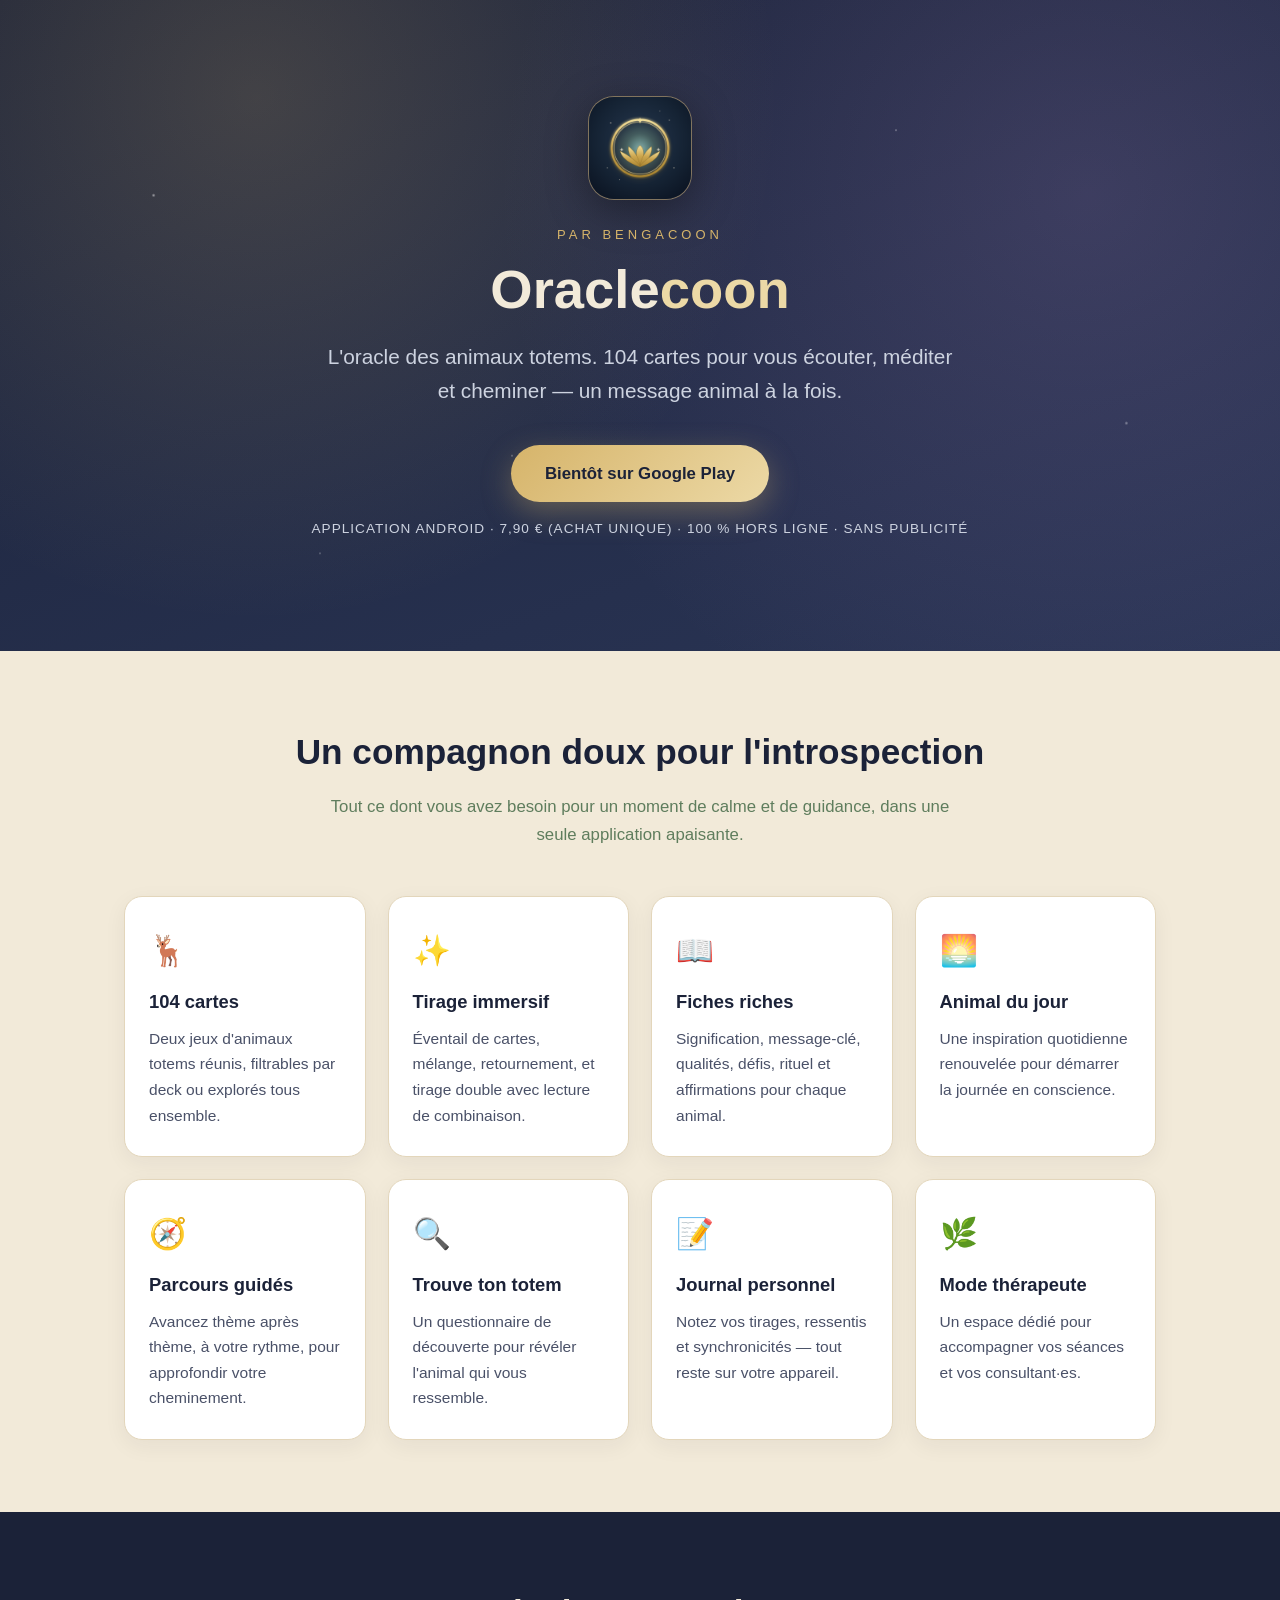
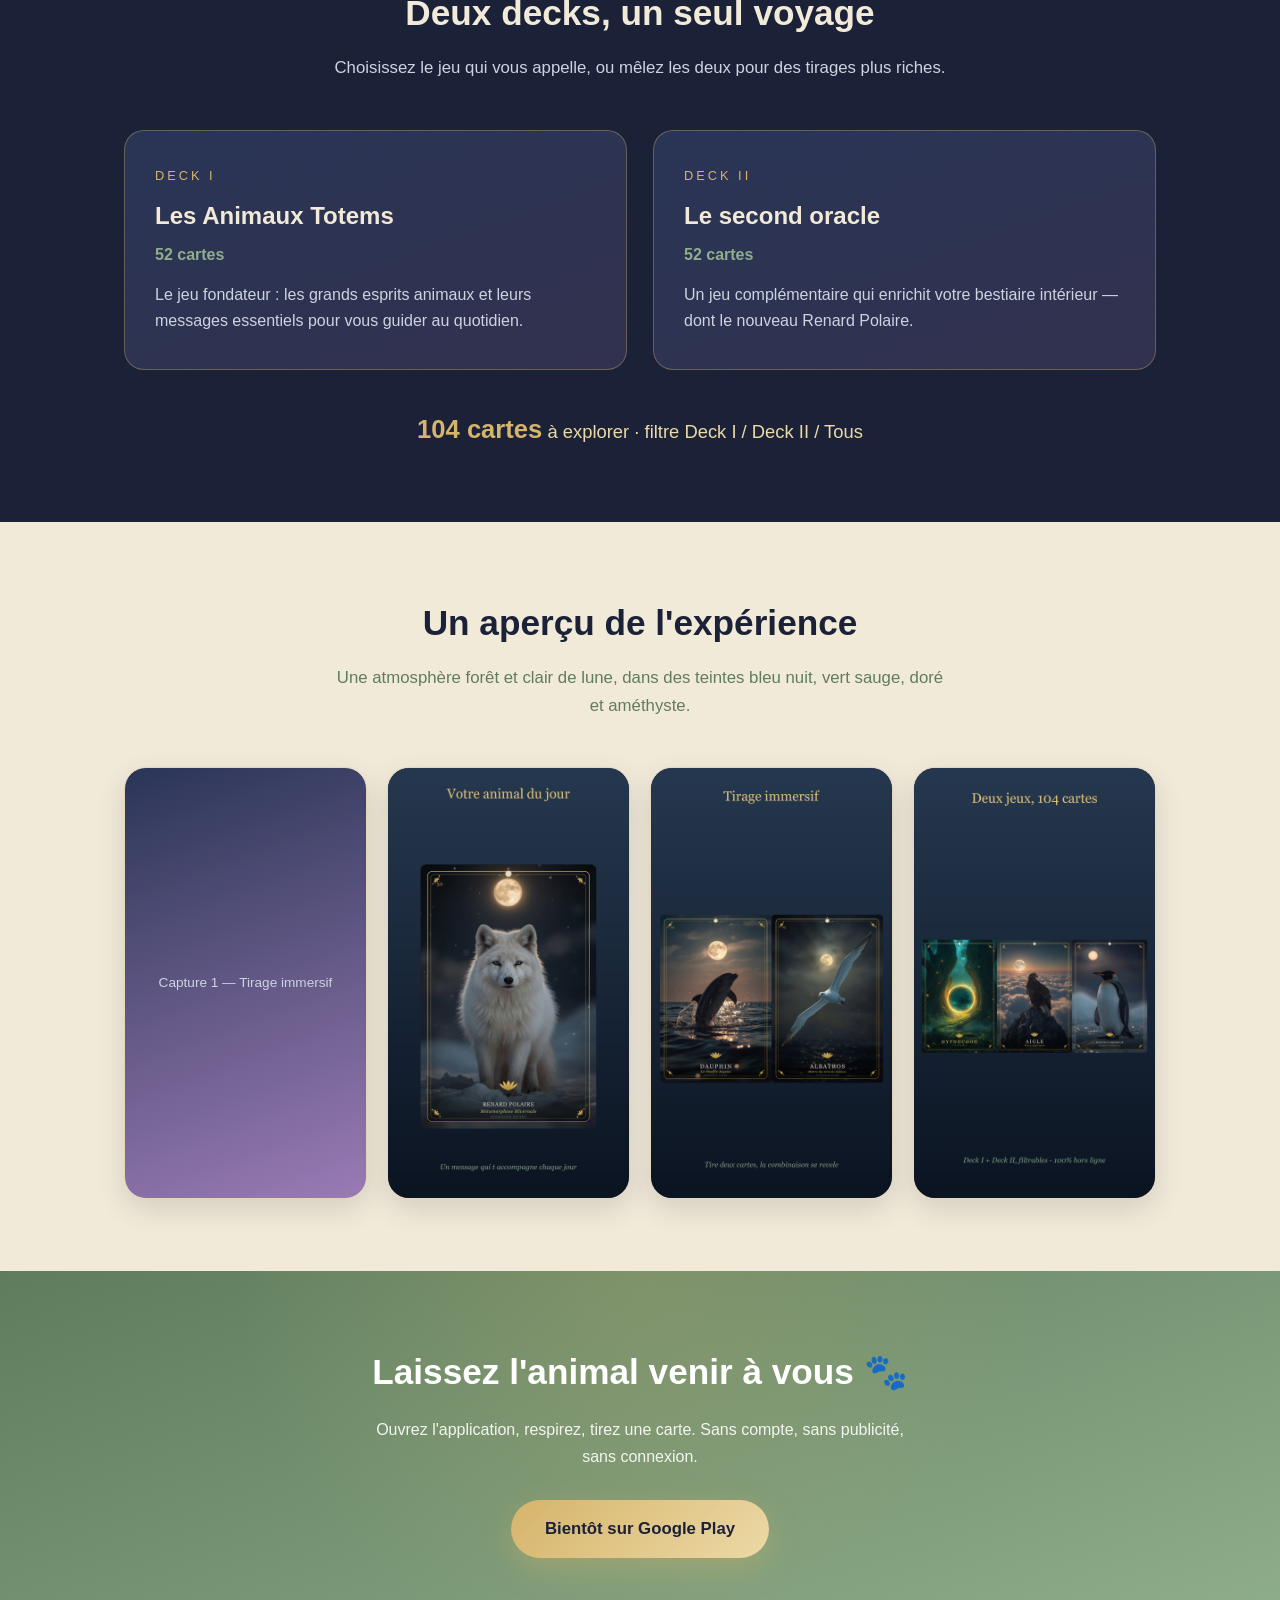
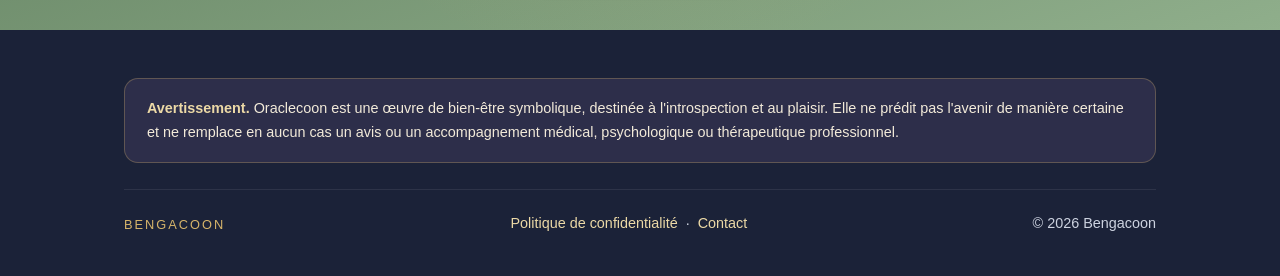
==== index.html @ 211ada96 "Oraclecoon — page de présentation + manifestes de mise à jour" ====
<!DOCTYPE html>
<html lang="fr">
<head>
<meta charset="UTF-8" />
<meta name="viewport" content="width=device-width, initial-scale=1.0" />
<title>Oraclecoon — Oracle d'animaux totems, par Bengacoon</title>
<meta name="description" content="Oraclecoon : un oracle de 104 animaux totems pour l'introspection, la méditation et le bien-être. 100 % hors ligne, sans compte, sans publicité." />
<style>
  :root {
    --nuit: #1b2238;          /* bleu nuit */
    --nuit-clair: #2a3556;
    --sauge: #8fae8b;         /* vert sauge */
    --sauge-fonce: #5f7d5d;
    --dore: #d6b46a;          /* doré */
    --dore-clair: #ecd9a6;
    --amethyste: #9a7bb5;     /* améthyste */
    --sable: #f2ead9;         /* sable */
    --sable-fonce: #e3d6bb;
    --texte-clair: #f2ead9;
    --texte-doux: #cdd3e0;
  }

  * { box-sizing: border-box; margin: 0; padding: 0; }

  html { scroll-behavior: smooth; }

  body {
    font-family: -apple-system, BlinkMacSystemFont, "Segoe UI", Roboto, "Helvetica Neue", Arial, sans-serif;
    color: var(--nuit);
    background: var(--sable);
    line-height: 1.65;
    -webkit-font-smoothing: antialiased;
  }

  a { color: inherit; }

  .container {
    width: 100%;
    max-width: 1080px;
    margin: 0 auto;
    padding: 0 24px;
  }

  /* ---------- HERO ---------- */
  .hero {
    background:
      radial-gradient(circle at 20% 15%, rgba(214,180,106,0.20), transparent 45%),
      radial-gradient(circle at 85% 30%, rgba(154,123,181,0.22), transparent 50%),
      linear-gradient(160deg, var(--nuit) 0%, var(--nuit-clair) 100%);
    color: var(--texte-clair);
    text-align: center;
    padding: 96px 0 110px;
    position: relative;
    overflow: hidden;
  }

  .hero::after {
    content: "";
    position: absolute;
    inset: 0;
    background-image:
      radial-gradient(2px 2px at 12% 30%, rgba(255,255,255,0.5), transparent),
      radial-gradient(1.5px 1.5px at 70% 20%, rgba(255,255,255,0.4), transparent),
      radial-gradient(1.5px 1.5px at 40% 70%, rgba(255,255,255,0.35), transparent),
      radial-gradient(2px 2px at 88% 65%, rgba(255,255,255,0.4), transparent),
      radial-gradient(1.5px 1.5px at 25% 85%, rgba(255,255,255,0.3), transparent);
    pointer-events: none;
  }

  .hero .container { position: relative; z-index: 1; }

  .hero-icon {
    width: 104px;
    height: 104px;
    border-radius: 26px;
    margin: 0 auto 24px;
    display: block;
    background: rgba(242,234,217,0.08);
    border: 1px solid rgba(214,180,106,0.45);
    box-shadow: 0 10px 40px rgba(0,0,0,0.35);
    object-fit: cover;
  }

  .hero .brand {
    text-transform: uppercase;
    letter-spacing: 4px;
    font-size: 13px;
    color: var(--dore);
    margin-bottom: 14px;
  }

  .hero h1 {
    font-size: clamp(2.1rem, 5vw, 3.4rem);
    line-height: 1.15;
    font-weight: 700;
    margin-bottom: 18px;
  }

  .hero h1 .accent { color: var(--dore-clair); }

  .hero p.lede {
    font-size: clamp(1.05rem, 2.4vw, 1.3rem);
    color: var(--texte-doux);
    max-width: 640px;
    margin: 0 auto 36px;
  }

  .btn {
    display: inline-block;
    background: linear-gradient(135deg, var(--dore) 0%, var(--dore-clair) 100%);
    color: var(--nuit);
    font-weight: 700;
    text-decoration: none;
    padding: 15px 34px;
    border-radius: 40px;
    font-size: 1.05rem;
    box-shadow: 0 10px 30px rgba(214,180,106,0.35);
    transition: transform .15s ease, box-shadow .15s ease;
  }
  .btn:hover { transform: translateY(-2px); box-shadow: 0 14px 38px rgba(214,180,106,0.5); }

  .hero .soon {
    display: block;
    margin-top: 16px;
    font-size: 0.85rem;
    letter-spacing: 1px;
    color: var(--texte-doux);
    text-transform: uppercase;
  }

  /* ---------- SECTIONS ---------- */
  section { padding: 72px 0; }

  .section-title {
    text-align: center;
    font-size: clamp(1.6rem, 3.5vw, 2.2rem);
    color: var(--nuit);
    margin-bottom: 12px;
  }
  .section-sub {
    text-align: center;
    color: var(--sauge-fonce);
    max-width: 620px;
    margin: 0 auto 48px;
    font-size: 1.05rem;
  }

  /* ---------- FONCTIONNALITÉS ---------- */
  .features {
    display: grid;
    grid-template-columns: repeat(auto-fit, minmax(240px, 1fr));
    gap: 22px;
  }
  .feature-card {
    background: #fff;
    border: 1px solid var(--sable-fonce);
    border-radius: 18px;
    padding: 28px 24px;
    box-shadow: 0 6px 22px rgba(27,34,56,0.06);
    transition: transform .15s ease, box-shadow .15s ease;
  }
  .feature-card:hover { transform: translateY(-4px); box-shadow: 0 12px 30px rgba(27,34,56,0.12); }
  .feature-card .emoji { font-size: 1.9rem; display: block; margin-bottom: 12px; }
  .feature-card h3 { font-size: 1.15rem; color: var(--nuit); margin-bottom: 8px; }
  .feature-card p { color: #4a5168; font-size: 0.97rem; }

  /* ---------- DECKS ---------- */
  .decks { background: var(--nuit); color: var(--texte-clair); }
  .decks .section-title { color: var(--texte-clair); }
  .decks .section-sub { color: var(--texte-doux); }

  .deck-grid {
    display: grid;
    grid-template-columns: repeat(auto-fit, minmax(280px, 1fr));
    gap: 26px;
  }
  .deck-card {
    background: linear-gradient(160deg, var(--nuit-clair), rgba(154,123,181,0.18));
    border: 1px solid rgba(214,180,106,0.35);
    border-radius: 20px;
    padding: 34px 30px;
  }
  .deck-card .num {
    font-size: 0.8rem;
    letter-spacing: 3px;
    text-transform: uppercase;
    color: var(--dore);
    margin-bottom: 10px;
  }
  .deck-card h3 { font-size: 1.5rem; margin-bottom: 6px; }
  .deck-card .count { color: var(--sauge); font-weight: 700; margin-bottom: 14px; display: block; }
  .deck-card p { color: var(--texte-doux); }

  .deck-total {
    text-align: center;
    margin-top: 38px;
    font-size: 1.15rem;
    color: var(--dore-clair);
  }
  .deck-total strong { font-size: 1.6rem; color: var(--dore); }

  /* ---------- CAPTURES ---------- */
  .shots {
    display: grid;
    grid-template-columns: repeat(auto-fit, minmax(180px, 1fr));
    gap: 20px;
  }
  .shot {
    aspect-ratio: 9 / 16;
    border-radius: 22px;
    overflow: hidden;
    background: linear-gradient(160deg, var(--nuit-clair), var(--amethyste));
    border: 1px solid var(--sable-fonce);
    box-shadow: 0 10px 28px rgba(27,34,56,0.14);
    display: flex;
    align-items: center;
    justify-content: center;
    color: var(--texte-doux);
    font-size: 0.85rem;
    text-align: center;
  }
  .shot img { width: 100%; height: 100%; object-fit: cover; display: block; }

  /* ---------- CTA bas ---------- */
  .cta-final {
    background:
      radial-gradient(circle at 50% 0%, rgba(214,180,106,0.18), transparent 55%),
      linear-gradient(160deg, var(--sauge-fonce), var(--sauge));
    color: #fff;
    text-align: center;
  }
  .cta-final h2 { font-size: clamp(1.6rem, 4vw, 2.2rem); margin-bottom: 16px; }
  .cta-final p { max-width: 560px; margin: 0 auto 30px; color: #f2f6ef; }

  /* ---------- FOOTER ---------- */
  footer {
    background: var(--nuit);
    color: var(--texte-doux);
    padding: 48px 0 40px;
    font-size: 0.9rem;
  }
  footer .disclaimer {
    background: rgba(154,123,181,0.14);
    border: 1px solid rgba(214,180,106,0.3);
    border-radius: 14px;
    padding: 18px 22px;
    margin-bottom: 26px;
    color: var(--texte-clair);
  }
  footer .disclaimer strong { color: var(--dore-clair); }
  footer .foot-bottom {
    display: flex;
    flex-wrap: wrap;
    gap: 10px 24px;
    justify-content: space-between;
    align-items: center;
    border-top: 1px solid rgba(255,255,255,0.08);
    padding-top: 22px;
  }
  footer a { color: var(--dore-clair); text-decoration: none; }
  footer a:hover { text-decoration: underline; }
  footer .brand-foot { color: var(--dore); letter-spacing: 2px; text-transform: uppercase; font-size: 0.8rem; }
</style>
</head>
<body>

  <!-- HERO -->
  <header class="hero">
    <div class="container">
      <!-- Remplacer src par l'icône de l'app (512x512) -->
      <img class="hero-icon" src="assets/icone-512.png" alt="Icône Oraclecoon" />
      <p class="brand">par Bengacoon</p>
      <h1>Oracle<span class="accent">coon</span></h1>
      <p class="lede">L'oracle des animaux totems. 104 cartes pour vous écouter, méditer et cheminer — un message animal à la fois.</p>
      <a class="btn" href="#" aria-label="Télécharger sur Google Play">Bientôt sur Google&nbsp;Play</a>
      <span class="soon">Application Android · 7,90 € (achat unique) · 100 % hors ligne · sans publicité</span>
    </div>
  </header>

  <!-- FONCTIONNALITÉS -->
  <section id="fonctionnalites">
    <div class="container">
      <h2 class="section-title">Un compagnon doux pour l'introspection</h2>
      <p class="section-sub">Tout ce dont vous avez besoin pour un moment de calme et de guidance, dans une seule application apaisante.</p>
      <div class="features">
        <div class="feature-card">
          <span class="emoji">🦌</span>
          <h3>104 cartes</h3>
          <p>Deux jeux d'animaux totems réunis, filtrables par deck ou explorés tous ensemble.</p>
        </div>
        <div class="feature-card">
          <span class="emoji">✨</span>
          <h3>Tirage immersif</h3>
          <p>Éventail de cartes, mélange, retournement, et tirage double avec lecture de combinaison.</p>
        </div>
        <div class="feature-card">
          <span class="emoji">📖</span>
          <h3>Fiches riches</h3>
          <p>Signification, message-clé, qualités, défis, rituel et affirmations pour chaque animal.</p>
        </div>
        <div class="feature-card">
          <span class="emoji">🌅</span>
          <h3>Animal du jour</h3>
          <p>Une inspiration quotidienne renouvelée pour démarrer la journée en conscience.</p>
        </div>
        <div class="feature-card">
          <span class="emoji">🧭</span>
          <h3>Parcours guidés</h3>
          <p>Avancez thème après thème, à votre rythme, pour approfondir votre cheminement.</p>
        </div>
        <div class="feature-card">
          <span class="emoji">🔍</span>
          <h3>Trouve ton totem</h3>
          <p>Un questionnaire de découverte pour révéler l'animal qui vous ressemble.</p>
        </div>
        <div class="feature-card">
          <span class="emoji">📝</span>
          <h3>Journal personnel</h3>
          <p>Notez vos tirages, ressentis et synchronicités — tout reste sur votre appareil.</p>
        </div>
        <div class="feature-card">
          <span class="emoji">🌿</span>
          <h3>Mode thérapeute</h3>
          <p>Un espace dédié pour accompagner vos séances et vos consultant·es.</p>
        </div>
      </div>
    </div>
  </section>

  <!-- LES DEUX DECKS -->
  <section class="decks" id="decks">
    <div class="container">
      <h2 class="section-title">Deux decks, un seul voyage</h2>
      <p class="section-sub">Choisissez le jeu qui vous appelle, ou mêlez les deux pour des tirages plus riches.</p>
      <div class="deck-grid">
        <div class="deck-card">
          <p class="num">Deck I</p>
          <h3>Les Animaux Totems</h3>
          <span class="count">52 cartes</span>
          <p>Le jeu fondateur : les grands esprits animaux et leurs messages essentiels pour vous guider au quotidien.</p>
        </div>
        <div class="deck-card">
          <p class="num">Deck II</p>
          <h3>Le second oracle</h3>
          <span class="count">52 cartes</span>
          <p>Un jeu complémentaire qui enrichit votre bestiaire intérieur — dont le nouveau Renard Polaire.</p>
        </div>
      </div>
      <p class="deck-total"><strong>104 cartes</strong> à explorer · filtre Deck&nbsp;I / Deck&nbsp;II / Tous</p>
    </div>
  </section>

  <!-- CAPTURES -->
  <section id="apercu">
    <div class="container">
      <h2 class="section-title">Un aperçu de l'expérience</h2>
      <p class="section-sub">Une atmosphère forêt et clair de lune, dans des teintes bleu nuit, vert sauge, doré et améthyste.</p>
      <div class="shots">
        <!-- Remplacer chaque src par une capture d'écran (ex. 1080x1920) -->
        <div class="shot"><img src="assets/capture-1.png" alt="Tirage immersif" onerror="this.style.display='none';this.parentNode.append('Capture 1 — Tirage immersif')" /></div>
        <div class="shot"><img src="assets/capture-2.png" alt="Fiche animal" onerror="this.style.display='none';this.parentNode.append('Capture 2 — Fiche animal')" /></div>
        <div class="shot"><img src="assets/capture-3.png" alt="Bibliothèque et filtres" onerror="this.style.display='none';this.parentNode.append('Capture 3 — Bibliothèque')" /></div>
        <div class="shot"><img src="assets/capture-4.png" alt="Animal du jour" onerror="this.style.display='none';this.parentNode.append('Capture 4 — Animal du jour')" /></div>
      </div>
    </div>
  </section>

  <!-- CTA FINAL -->
  <section class="cta-final">
    <div class="container">
      <h2>Laissez l'animal venir à vous 🐾</h2>
      <p>Ouvrez l'application, respirez, tirez une carte. Sans compte, sans publicité, sans connexion.</p>
      <a class="btn" href="#">Bientôt sur Google&nbsp;Play</a>
    </div>
  </section>

  <!-- FOOTER -->
  <footer>
    <div class="container">
      <div class="disclaimer">
        <strong>Avertissement.</strong> Oraclecoon est une œuvre de bien-être symbolique, destinée à l'introspection et au plaisir. Elle ne prédit pas l'avenir de manière certaine et ne remplace en aucun cas un avis ou un accompagnement médical, psychologique ou thérapeutique professionnel.
      </div>
      <div class="foot-bottom">
        <span class="brand-foot">Bengacoon</span>
        <span>
          <a href="politique-confidentialite-FR.md">Politique de confidentialité</a>
          &nbsp;·&nbsp;
          <a href="mailto:jdviallat@gmail.com">Contact</a>
        </span>
        <span>© 2026 Bengacoon</span>
      </div>
    </div>
  </footer>

</body>
</html>
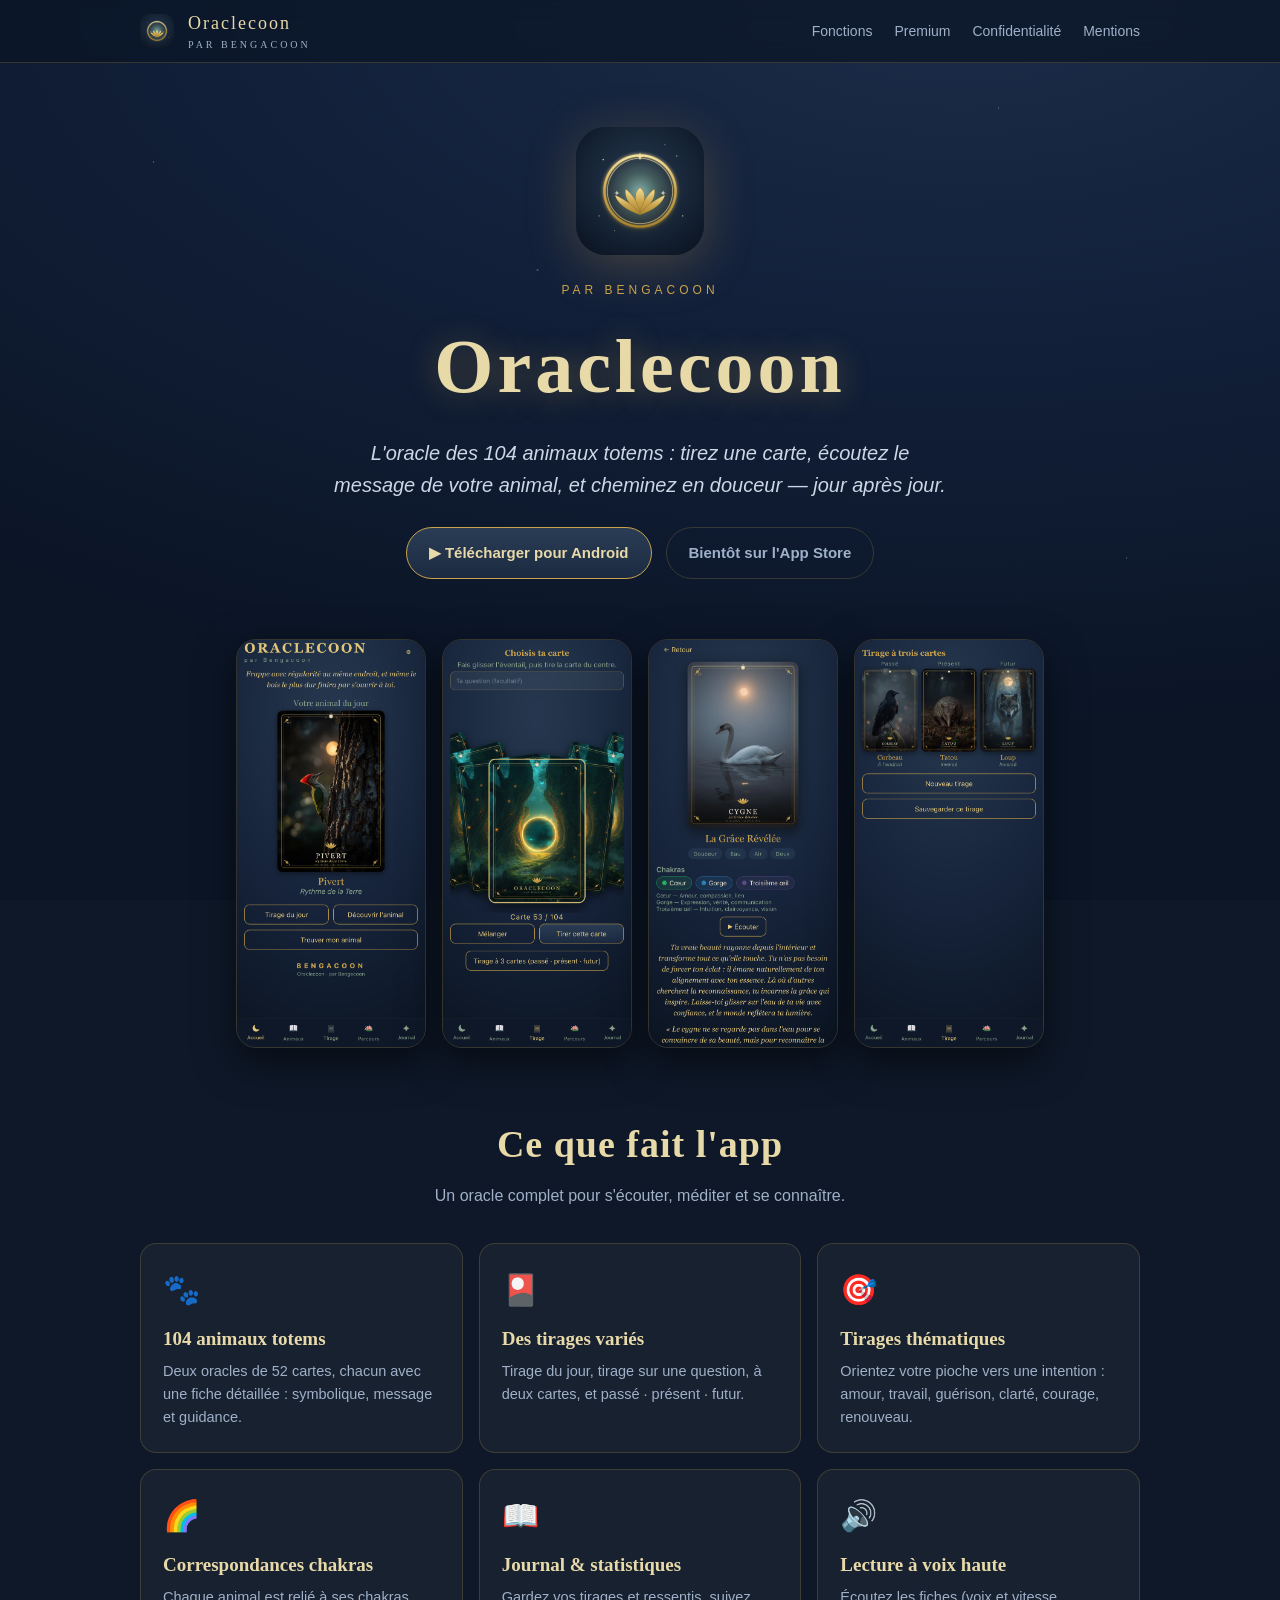
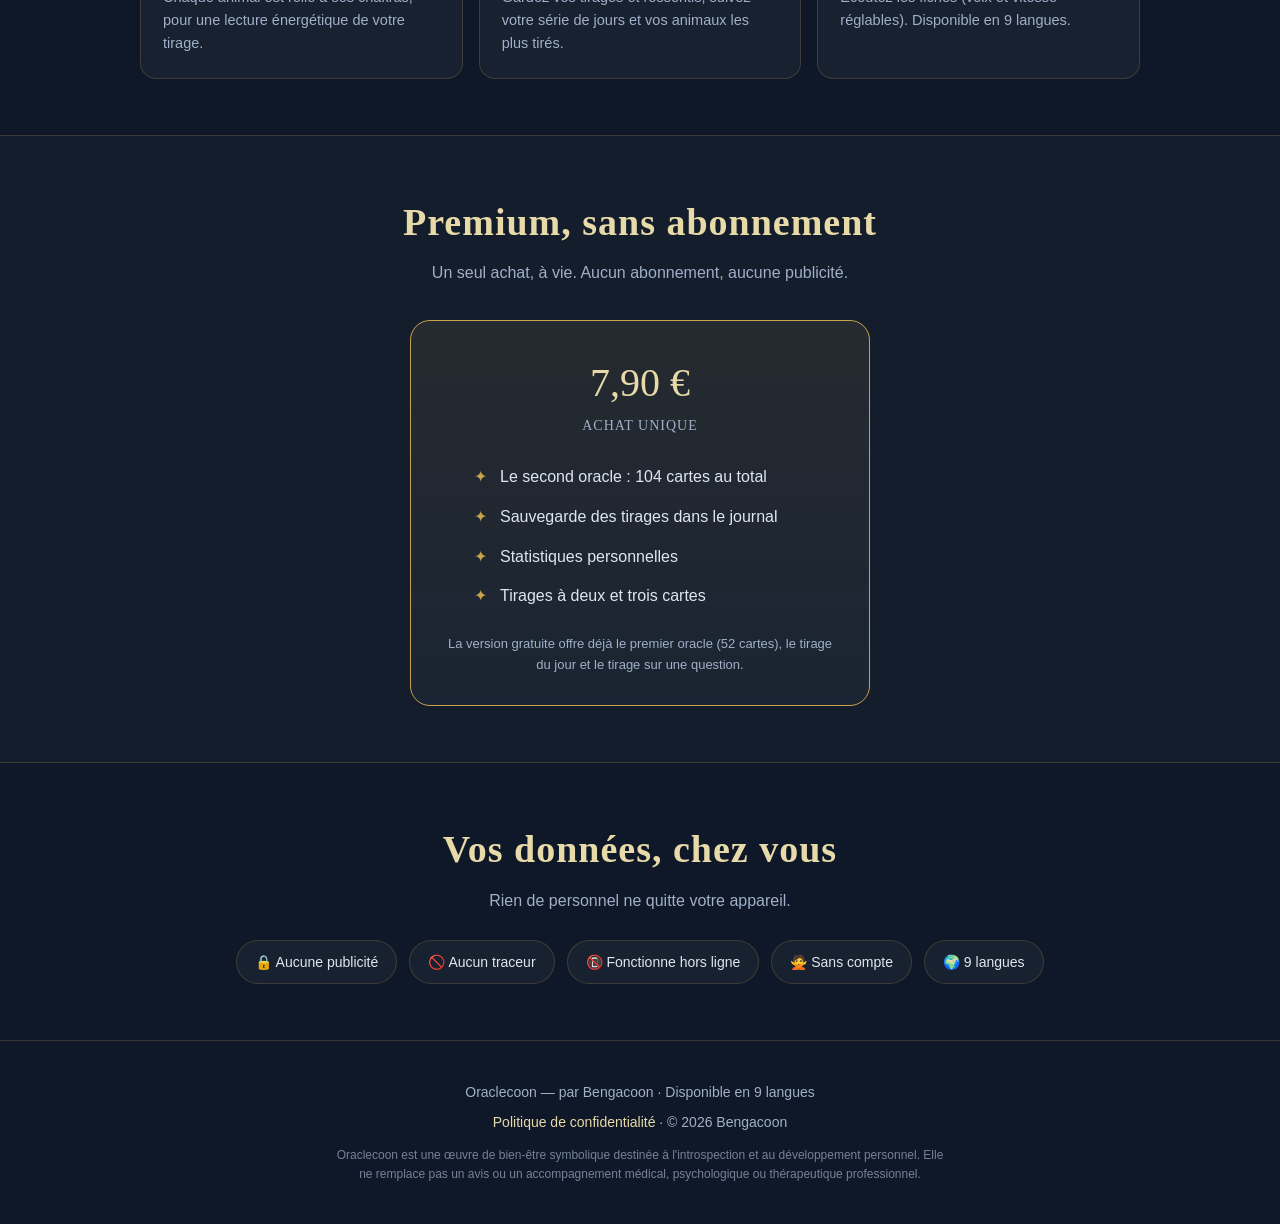
==== commit fdb72f47: "Refonte page promo (inspirée Flowercoon) : hero, captures, fonctions, premium, confidentialité Co-Au" ====
--- a/index.html
+++ b/index.html
@@ -3,394 +3,187 @@
 <head>
 <meta charset="UTF-8" />
 <meta name="viewport" content="width=device-width, initial-scale=1.0" />
-<title>Oraclecoon — Oracle d'animaux totems, par Bengacoon</title>
-<meta name="description" content="Oraclecoon : un oracle de 104 animaux totems pour l'introspection, la méditation et le bien-être. 100 % hors ligne, sans compte, sans publicité." />
+<title>Oraclecoon — L'oracle des 104 animaux totems, par Bengacoon</title>
+<meta name="description" content="Oraclecoon : un oracle de 104 animaux totems pour l'introspection et le bien-être. Tirages, chakras, journal, 9 langues. Sans publicité, données sur votre appareil." />
+<meta property="og:title" content="Oraclecoon — L'oracle des 104 animaux totems" />
+<meta property="og:description" content="Un jeu d'oracle original de 104 animaux totems. Tirages, chakras, journal, 9 langues." />
+<meta property="og:image" content="https://jdviallat.github.io/oraclecoon/assets/feature-1024x500.png" />
+<link rel="icon" href="assets/icone-512.png" />
 <style>
   :root {
-    --nuit: #1b2238;          /* bleu nuit */
-    --nuit-clair: #2a3556;
-    --sauge: #8fae8b;         /* vert sauge */
-    --sauge-fonce: #5f7d5d;
-    --dore: #d6b46a;          /* doré */
-    --dore-clair: #ecd9a6;
-    --amethyste: #9a7bb5;     /* améthyste */
-    --sable: #f2ead9;         /* sable */
-    --sable-fonce: #e3d6bb;
-    --texte-clair: #f2ead9;
-    --texte-doux: #cdd3e0;
+    --night: #0e1828;
+    --night-2: #14223a;
+    --panel: rgba(255,255,255,.04);
+    --gold: #c9a24b;
+    --gold-light: #e8d9a8;
+    --sage: #9fb0c8;
+    --line: rgba(201,162,75,.22);
   }
+  * { margin: 0; padding: 0; box-sizing: border-box; }
+  html { scroll-behavior: smooth; }
+  body {
+    font-family: -apple-system, BlinkMacSystemFont, "Segoe UI", Roboto, sans-serif;
+    color: #e8eaf2; background: var(--night); line-height: 1.6;
+    background-image:
+      radial-gradient(1px 1px at 12% 18%, rgba(255,255,255,.5), transparent),
+      radial-gradient(1px 1px at 78% 12%, rgba(255,255,255,.4), transparent),
+      radial-gradient(1.5px 1.5px at 42% 30%, rgba(255,255,255,.35), transparent),
+      radial-gradient(1px 1px at 88% 62%, rgba(255,255,255,.4), transparent),
+      radial-gradient(1px 1px at 22% 72%, rgba(255,255,255,.35), transparent),
+      radial-gradient(120% 80% at 75% 0%, #1c2b47 0%, #12203a 45%, #0b1526 100%);
+    background-attachment: fixed;
+  }
+  .serif { font-family: Georgia, "Times New Roman", serif; }
+  h2 { font-family: Georgia, serif; color: var(--gold-light); font-size: clamp(26px, 4vw, 38px); text-align: center; letter-spacing: 1px; }
+  .sub { color: var(--sage); text-align: center; margin: 8px auto 0; max-width: 560px; }
+  .wrap { max-width: 1040px; margin: 0 auto; padding: 0 20px; }
+  a { color: inherit; text-decoration: none; }
 
-  * { box-sizing: border-box; margin: 0; padding: 0; }
+  /* NAV */
+  nav {
+    position: sticky; top: 0; z-index: 20; backdrop-filter: blur(10px);
+    background: rgba(11,21,38,.72); border-bottom: 1px solid var(--line);
+  }
+  nav .wrap { display: flex; align-items: center; gap: 14px; height: 62px; }
+  nav img { width: 34px; height: 34px; border-radius: 9px; }
+  nav .brand { font-family: Georgia, serif; color: var(--gold-light); font-size: 18px; letter-spacing: 2px; }
+  nav .brand small { display: block; font-size: 10px; letter-spacing: 3px; color: var(--sage); text-transform: uppercase; }
+  nav .links { margin-left: auto; display: flex; gap: 22px; font-size: 14px; color: var(--sage); }
+  nav .links a:hover { color: var(--gold-light); }
+  @media (max-width: 640px) { nav .links { display: none; } }
 
-  html { scroll-behavior: smooth; }
+  /* HERO */
+  header { text-align: center; padding: 64px 20px 34px; }
+  header .logo { width: 128px; height: 128px; border-radius: 30px; box-shadow: 0 10px 50px rgba(201,162,75,.28); }
+  header .par { color: var(--gold); letter-spacing: 4px; text-transform: uppercase; font-size: 12px; margin-top: 18px; }
+  header h1 { font-family: Georgia, serif; color: var(--gold-light); font-size: clamp(44px, 9vw, 76px); letter-spacing: 4px; margin: 6px 0 10px; text-shadow: 0 2px 30px rgba(201,162,75,.35); }
+  header p.tag { color: #cdd6e6; font-size: clamp(16px, 2.4vw, 20px); max-width: 620px; margin: 0 auto; font-style: italic; }
+  .cta { display: flex; gap: 14px; justify-content: center; flex-wrap: wrap; margin-top: 26px; }
+  .btn { padding: 13px 22px; border-radius: 999px; font-size: 15px; font-weight: 600; border: 1px solid var(--gold); }
+  .btn.primary { background: linear-gradient(180deg, #2a3d55, #1b2a41); color: var(--gold-light); }
+  .btn.primary:hover { background: linear-gradient(180deg, #35496a, #22344f); }
+  .btn.ghost { color: var(--sage); border-color: var(--line); }
 
-  body {
-    font-family: -apple-system, BlinkMacSystemFont, "Segoe UI", Roboto, "Helvetica Neue", Arial, sans-serif;
-    color: var(--nuit);
-    background: var(--sable);
-    line-height: 1.65;
-    -webkit-font-smoothing: antialiased;
-  }
+  /* SCREENS */
+  .shots { display: flex; gap: 16px; justify-content: center; flex-wrap: wrap; padding: 26px 20px 10px; }
+  .shots img { width: 190px; border-radius: 20px; border: 1px solid var(--line); box-shadow: 0 14px 40px rgba(0,0,0,.5); }
+  @media (max-width: 640px) { .shots img { width: 140px; } }
 
-  a { color: inherit; }
+  section { padding: 56px 0; }
+  section.alt { background: rgba(255,255,255,.02); border-top: 1px solid var(--line); border-bottom: 1px solid var(--line); }
 
-  .container {
-    width: 100%;
-    max-width: 1080px;
-    margin: 0 auto;
-    padding: 0 24px;
-  }
+  /* FEATURES */
+  .grid { display: grid; grid-template-columns: repeat(3, 1fr); gap: 16px; margin-top: 34px; }
+  @media (max-width: 820px) { .grid { grid-template-columns: repeat(2, 1fr); } }
+  @media (max-width: 520px) { .grid { grid-template-columns: 1fr; } }
+  .card { background: var(--panel); border: 1px solid var(--line); border-radius: 16px; padding: 22px; }
+  .card .ico { font-size: 30px; }
+  .card h3 { font-family: Georgia, serif; color: var(--gold-light); font-size: 19px; margin: 10px 0 6px; }
+  .card p { color: var(--sage); font-size: 14.5px; }
 
-  /* ---------- HERO ---------- */
-  .hero {
-    background:
-      radial-gradient(circle at 20% 15%, rgba(214,180,106,0.20), transparent 45%),
-      radial-gradient(circle at 85% 30%, rgba(154,123,181,0.22), transparent 50%),
-      linear-gradient(160deg, var(--nuit) 0%, var(--nuit-clair) 100%);
-    color: var(--texte-clair);
-    text-align: center;
-    padding: 96px 0 110px;
-    position: relative;
-    overflow: hidden;
-  }
+  /* PREMIUM */
+  .price-box { max-width: 460px; margin: 34px auto 0; background: linear-gradient(180deg, rgba(201,162,75,.10), rgba(255,255,255,.03)); border: 1px solid var(--gold); border-radius: 20px; padding: 30px; text-align: center; }
+  .price-box .amount { font-family: Georgia, serif; color: var(--gold-light); font-size: 40px; }
+  .price-box .amount small { display: block; font-size: 14px; color: var(--sage); letter-spacing: 1px; text-transform: uppercase; }
+  .price-box ul { list-style: none; text-align: left; margin: 20px auto 0; max-width: 340px; }
+  .price-box li { padding: 7px 0 7px 30px; position: relative; color: #dfe6f2; }
+  .price-box li::before { content: "✦"; position: absolute; left: 4px; color: var(--gold); }
+  .price-box .free { color: var(--sage); font-size: 13px; margin-top: 18px; }
 
-  .hero::after {
-    content: "";
-    position: absolute;
-    inset: 0;
-    background-image:
-      radial-gradient(2px 2px at 12% 30%, rgba(255,255,255,0.5), transparent),
-      radial-gradient(1.5px 1.5px at 70% 20%, rgba(255,255,255,0.4), transparent),
-      radial-gradient(1.5px 1.5px at 40% 70%, rgba(255,255,255,0.35), transparent),
-      radial-gradient(2px 2px at 88% 65%, rgba(255,255,255,0.4), transparent),
-      radial-gradient(1.5px 1.5px at 25% 85%, rgba(255,255,255,0.3), transparent);
-    pointer-events: none;
-  }
+  /* PRIVACY */
+  .privacy { text-align: center; }
+  .privacy .badges { display: flex; gap: 12px; justify-content: center; flex-wrap: wrap; margin-top: 26px; }
+  .privacy .badge { background: var(--panel); border: 1px solid var(--line); border-radius: 999px; padding: 10px 18px; color: #dfe6f2; font-size: 14px; }
 
-  .hero .container { position: relative; z-index: 1; }
-
-  .hero-icon {
-    width: 104px;
-    height: 104px;
-    border-radius: 26px;
-    margin: 0 auto 24px;
-    display: block;
-    background: rgba(242,234,217,0.08);
-    border: 1px solid rgba(214,180,106,0.45);
-    box-shadow: 0 10px 40px rgba(0,0,0,0.35);
-    object-fit: cover;
-  }
-
-  .hero .brand {
-    text-transform: uppercase;
-    letter-spacing: 4px;
-    font-size: 13px;
-    color: var(--dore);
-    margin-bottom: 14px;
-  }
-
-  .hero h1 {
-    font-size: clamp(2.1rem, 5vw, 3.4rem);
-    line-height: 1.15;
-    font-weight: 700;
-    margin-bottom: 18px;
-  }
-
-  .hero h1 .accent { color: var(--dore-clair); }
-
-  .hero p.lede {
-    font-size: clamp(1.05rem, 2.4vw, 1.3rem);
-    color: var(--texte-doux);
-    max-width: 640px;
-    margin: 0 auto 36px;
-  }
-
-  .btn {
-    display: inline-block;
-    background: linear-gradient(135deg, var(--dore) 0%, var(--dore-clair) 100%);
-    color: var(--nuit);
-    font-weight: 700;
-    text-decoration: none;
-    padding: 15px 34px;
-    border-radius: 40px;
-    font-size: 1.05rem;
-    box-shadow: 0 10px 30px rgba(214,180,106,0.35);
-    transition: transform .15s ease, box-shadow .15s ease;
-  }
-  .btn:hover { transform: translateY(-2px); box-shadow: 0 14px 38px rgba(214,180,106,0.5); }
-
-  .hero .soon {
-    display: block;
-    margin-top: 16px;
-    font-size: 0.85rem;
-    letter-spacing: 1px;
-    color: var(--texte-doux);
-    text-transform: uppercase;
-  }
-
-  /* ---------- SECTIONS ---------- */
-  section { padding: 72px 0; }
-
-  .section-title {
-    text-align: center;
-    font-size: clamp(1.6rem, 3.5vw, 2.2rem);
-    color: var(--nuit);
-    margin-bottom: 12px;
-  }
-  .section-sub {
-    text-align: center;
-    color: var(--sauge-fonce);
-    max-width: 620px;
-    margin: 0 auto 48px;
-    font-size: 1.05rem;
-  }
-
-  /* ---------- FONCTIONNALITÉS ---------- */
-  .features {
-    display: grid;
-    grid-template-columns: repeat(auto-fit, minmax(240px, 1fr));
-    gap: 22px;
-  }
-  .feature-card {
-    background: #fff;
-    border: 1px solid var(--sable-fonce);
-    border-radius: 18px;
-    padding: 28px 24px;
-    box-shadow: 0 6px 22px rgba(27,34,56,0.06);
-    transition: transform .15s ease, box-shadow .15s ease;
-  }
-  .feature-card:hover { transform: translateY(-4px); box-shadow: 0 12px 30px rgba(27,34,56,0.12); }
-  .feature-card .emoji { font-size: 1.9rem; display: block; margin-bottom: 12px; }
-  .feature-card h3 { font-size: 1.15rem; color: var(--nuit); margin-bottom: 8px; }
-  .feature-card p { color: #4a5168; font-size: 0.97rem; }
-
-  /* ---------- DECKS ---------- */
-  .decks { background: var(--nuit); color: var(--texte-clair); }
-  .decks .section-title { color: var(--texte-clair); }
-  .decks .section-sub { color: var(--texte-doux); }
-
-  .deck-grid {
-    display: grid;
-    grid-template-columns: repeat(auto-fit, minmax(280px, 1fr));
-    gap: 26px;
-  }
-  .deck-card {
-    background: linear-gradient(160deg, var(--nuit-clair), rgba(154,123,181,0.18));
-    border: 1px solid rgba(214,180,106,0.35);
-    border-radius: 20px;
-    padding: 34px 30px;
-  }
-  .deck-card .num {
-    font-size: 0.8rem;
-    letter-spacing: 3px;
-    text-transform: uppercase;
-    color: var(--dore);
-    margin-bottom: 10px;
-  }
-  .deck-card h3 { font-size: 1.5rem; margin-bottom: 6px; }
-  .deck-card .count { color: var(--sauge); font-weight: 700; margin-bottom: 14px; display: block; }
-  .deck-card p { color: var(--texte-doux); }
-
-  .deck-total {
-    text-align: center;
-    margin-top: 38px;
-    font-size: 1.15rem;
-    color: var(--dore-clair);
-  }
-  .deck-total strong { font-size: 1.6rem; color: var(--dore); }
-
-  /* ---------- CAPTURES ---------- */
-  .shots {
-    display: grid;
-    grid-template-columns: repeat(auto-fit, minmax(180px, 1fr));
-    gap: 20px;
-  }
-  .shot {
-    aspect-ratio: 9 / 16;
-    border-radius: 22px;
-    overflow: hidden;
-    background: linear-gradient(160deg, var(--nuit-clair), var(--amethyste));
-    border: 1px solid var(--sable-fonce);
-    box-shadow: 0 10px 28px rgba(27,34,56,0.14);
-    display: flex;
-    align-items: center;
-    justify-content: center;
-    color: var(--texte-doux);
-    font-size: 0.85rem;
-    text-align: center;
-  }
-  .shot img { width: 100%; height: 100%; object-fit: cover; display: block; }
-
-  /* ---------- CTA bas ---------- */
-  .cta-final {
-    background:
-      radial-gradient(circle at 50% 0%, rgba(214,180,106,0.18), transparent 55%),
-      linear-gradient(160deg, var(--sauge-fonce), var(--sauge));
-    color: #fff;
-    text-align: center;
-  }
-  .cta-final h2 { font-size: clamp(1.6rem, 4vw, 2.2rem); margin-bottom: 16px; }
-  .cta-final p { max-width: 560px; margin: 0 auto 30px; color: #f2f6ef; }
-
-  /* ---------- FOOTER ---------- */
-  footer {
-    background: var(--nuit);
-    color: var(--texte-doux);
-    padding: 48px 0 40px;
-    font-size: 0.9rem;
-  }
-  footer .disclaimer {
-    background: rgba(154,123,181,0.14);
-    border: 1px solid rgba(214,180,106,0.3);
-    border-radius: 14px;
-    padding: 18px 22px;
-    margin-bottom: 26px;
-    color: var(--texte-clair);
-  }
-  footer .disclaimer strong { color: var(--dore-clair); }
-  footer .foot-bottom {
-    display: flex;
-    flex-wrap: wrap;
-    gap: 10px 24px;
-    justify-content: space-between;
-    align-items: center;
-    border-top: 1px solid rgba(255,255,255,0.08);
-    padding-top: 22px;
-  }
-  footer a { color: var(--dore-clair); text-decoration: none; }
-  footer a:hover { text-decoration: underline; }
-  footer .brand-foot { color: var(--dore); letter-spacing: 2px; text-transform: uppercase; font-size: 0.8rem; }
+  footer { text-align: center; padding: 40px 20px; border-top: 1px solid var(--line); color: var(--sage); font-size: 14px; }
+  footer a { color: var(--gold-light); }
+  footer .discl { font-size: 12px; opacity: .7; margin-top: 12px; max-width: 620px; margin-left: auto; margin-right: auto; }
 </style>
 </head>
 <body>
 
-  <!-- HERO -->
-  <header class="hero">
-    <div class="container">
-      <!-- Remplacer src par l'icône de l'app (512x512) -->
-      <img class="hero-icon" src="assets/icone-512.png" alt="Icône Oraclecoon" />
-      <p class="brand">par Bengacoon</p>
-      <h1>Oracle<span class="accent">coon</span></h1>
-      <p class="lede">L'oracle des animaux totems. 104 cartes pour vous écouter, méditer et cheminer — un message animal à la fois.</p>
-      <a class="btn" href="#" aria-label="Télécharger sur Google Play">Bientôt sur Google&nbsp;Play</a>
-      <span class="soon">Application Android · 7,90 € (achat unique) · 100 % hors ligne · sans publicité</span>
+<nav>
+  <div class="wrap">
+    <img src="assets/icone-512.png" alt="Oraclecoon" />
+    <div class="brand">Oraclecoon<small>par Bengacoon</small></div>
+    <div class="links">
+      <a href="#fonctions">Fonctions</a>
+      <a href="#premium">Premium</a>
+      <a href="#confidentialite">Confidentialité</a>
+      <a href="politique.html">Mentions</a>
     </div>
-  </header>
+  </div>
+</nav>
 
-  <!-- FONCTIONNALITÉS -->
-  <section id="fonctionnalites">
-    <div class="container">
-      <h2 class="section-title">Un compagnon doux pour l'introspection</h2>
-      <p class="section-sub">Tout ce dont vous avez besoin pour un moment de calme et de guidance, dans une seule application apaisante.</p>
-      <div class="features">
-        <div class="feature-card">
-          <span class="emoji">🦌</span>
-          <h3>104 cartes</h3>
-          <p>Deux jeux d'animaux totems réunis, filtrables par deck ou explorés tous ensemble.</p>
-        </div>
-        <div class="feature-card">
-          <span class="emoji">✨</span>
-          <h3>Tirage immersif</h3>
-          <p>Éventail de cartes, mélange, retournement, et tirage double avec lecture de combinaison.</p>
-        </div>
-        <div class="feature-card">
-          <span class="emoji">📖</span>
-          <h3>Fiches riches</h3>
-          <p>Signification, message-clé, qualités, défis, rituel et affirmations pour chaque animal.</p>
-        </div>
-        <div class="feature-card">
-          <span class="emoji">🌅</span>
-          <h3>Animal du jour</h3>
-          <p>Une inspiration quotidienne renouvelée pour démarrer la journée en conscience.</p>
-        </div>
-        <div class="feature-card">
-          <span class="emoji">🧭</span>
-          <h3>Parcours guidés</h3>
-          <p>Avancez thème après thème, à votre rythme, pour approfondir votre cheminement.</p>
-        </div>
-        <div class="feature-card">
-          <span class="emoji">🔍</span>
-          <h3>Trouve ton totem</h3>
-          <p>Un questionnaire de découverte pour révéler l'animal qui vous ressemble.</p>
-        </div>
-        <div class="feature-card">
-          <span class="emoji">📝</span>
-          <h3>Journal personnel</h3>
-          <p>Notez vos tirages, ressentis et synchronicités — tout reste sur votre appareil.</p>
-        </div>
-        <div class="feature-card">
-          <span class="emoji">🌿</span>
-          <h3>Mode thérapeute</h3>
-          <p>Un espace dédié pour accompagner vos séances et vos consultant·es.</p>
-        </div>
-      </div>
+<header>
+  <img class="logo" src="assets/icone-512.png" alt="Oraclecoon" />
+  <div class="par">par Bengacoon</div>
+  <h1>Oraclecoon</h1>
+  <p class="tag">L'oracle des 104 animaux totems : tirez une carte, écoutez le message de votre animal, et cheminez en douceur — jour après jour.</p>
+  <div class="cta">
+    <a class="btn primary" href="dl/Oraclecoon-1.5.0.apk">▶ Télécharger pour Android</a>
+    <span class="btn ghost">Bientôt sur l'App Store</span>
+  </div>
+</header>
+
+<div class="shots">
+  <img src="assets/capture-1.png" alt="Animal du jour" loading="lazy" />
+  <img src="assets/capture-2.png" alt="Tirage en éventail" loading="lazy" />
+  <img src="assets/capture-3.png" alt="Fiche animal et chakras" loading="lazy" />
+  <img src="assets/capture-4.png" alt="Tirage à trois cartes" loading="lazy" />
+</div>
+
+<section id="fonctions">
+  <div class="wrap">
+    <h2>Ce que fait l'app</h2>
+    <p class="sub">Un oracle complet pour s'écouter, méditer et se connaître.</p>
+    <div class="grid">
+      <div class="card"><div class="ico">🐾</div><h3>104 animaux totems</h3><p>Deux oracles de 52 cartes, chacun avec une fiche détaillée : symbolique, message et guidance.</p></div>
+      <div class="card"><div class="ico">🎴</div><h3>Des tirages variés</h3><p>Tirage du jour, tirage sur une question, à deux cartes, et passé · présent · futur.</p></div>
+      <div class="card"><div class="ico">🎯</div><h3>Tirages thématiques</h3><p>Orientez votre pioche vers une intention : amour, travail, guérison, clarté, courage, renouveau.</p></div>
+      <div class="card"><div class="ico">🌈</div><h3>Correspondances chakras</h3><p>Chaque animal est relié à ses chakras, pour une lecture énergétique de votre tirage.</p></div>
+      <div class="card"><div class="ico">📖</div><h3>Journal & statistiques</h3><p>Gardez vos tirages et ressentis, suivez votre série de jours et vos animaux les plus tirés.</p></div>
+      <div class="card"><div class="ico">🔊</div><h3>Lecture à voix haute</h3><p>Écoutez les fiches (voix et vitesse réglables). Disponible en 9 langues.</p></div>
     </div>
-  </section>
+  </div>
+</section>
 
-  <!-- LES DEUX DECKS -->
-  <section class="decks" id="decks">
-    <div class="container">
-      <h2 class="section-title">Deux decks, un seul voyage</h2>
-      <p class="section-sub">Choisissez le jeu qui vous appelle, ou mêlez les deux pour des tirages plus riches.</p>
-      <div class="deck-grid">
-        <div class="deck-card">
-          <p class="num">Deck I</p>
-          <h3>Les Animaux Totems</h3>
-          <span class="count">52 cartes</span>
-          <p>Le jeu fondateur : les grands esprits animaux et leurs messages essentiels pour vous guider au quotidien.</p>
-        </div>
-        <div class="deck-card">
-          <p class="num">Deck II</p>
-          <h3>Le second oracle</h3>
-          <span class="count">52 cartes</span>
-          <p>Un jeu complémentaire qui enrichit votre bestiaire intérieur — dont le nouveau Renard Polaire.</p>
-        </div>
-      </div>
-      <p class="deck-total"><strong>104 cartes</strong> à explorer · filtre Deck&nbsp;I / Deck&nbsp;II / Tous</p>
+<section id="premium" class="alt">
+  <div class="wrap">
+    <h2>Premium, sans abonnement</h2>
+    <p class="sub">Un seul achat, à vie. Aucun abonnement, aucune publicité.</p>
+    <div class="price-box">
+      <div class="amount">7,90 €<small>Achat unique</small></div>
+      <ul>
+        <li>Le second oracle : 104 cartes au total</li>
+        <li>Sauvegarde des tirages dans le journal</li>
+        <li>Statistiques personnelles</li>
+        <li>Tirages à deux et trois cartes</li>
+      </ul>
+      <p class="free">La version gratuite offre déjà le premier oracle (52 cartes), le tirage du jour et le tirage sur une question.</p>
     </div>
-  </section>
+  </div>
+</section>
 
-  <!-- CAPTURES -->
-  <section id="apercu">
-    <div class="container">
-      <h2 class="section-title">Un aperçu de l'expérience</h2>
-      <p class="section-sub">Une atmosphère forêt et clair de lune, dans des teintes bleu nuit, vert sauge, doré et améthyste.</p>
-      <div class="shots">
-        <!-- Remplacer chaque src par une capture d'écran (ex. 1080x1920) -->
-        <div class="shot"><img src="assets/capture-1.png" alt="Tirage immersif" onerror="this.style.display='none';this.parentNode.append('Capture 1 — Tirage immersif')" /></div>
-        <div class="shot"><img src="assets/capture-2.png" alt="Fiche animal" onerror="this.style.display='none';this.parentNode.append('Capture 2 — Fiche animal')" /></div>
-        <div class="shot"><img src="assets/capture-3.png" alt="Bibliothèque et filtres" onerror="this.style.display='none';this.parentNode.append('Capture 3 — Bibliothèque')" /></div>
-        <div class="shot"><img src="assets/capture-4.png" alt="Animal du jour" onerror="this.style.display='none';this.parentNode.append('Capture 4 — Animal du jour')" /></div>
-      </div>
+<section id="confidentialite">
+  <div class="wrap privacy">
+    <h2>Vos données, chez vous</h2>
+    <p class="sub">Rien de personnel ne quitte votre appareil.</p>
+    <div class="badges">
+      <span class="badge">🔒 Aucune publicité</span>
+      <span class="badge">🚫 Aucun traceur</span>
+      <span class="badge">📵 Fonctionne hors ligne</span>
+      <span class="badge">🙅 Sans compte</span>
+      <span class="badge">🌍 9 langues</span>
     </div>
-  </section>
+  </div>
+</section>
 
-  <!-- CTA FINAL -->
-  <section class="cta-final">
-    <div class="container">
-      <h2>Laissez l'animal venir à vous 🐾</h2>
-      <p>Ouvrez l'application, respirez, tirez une carte. Sans compte, sans publicité, sans connexion.</p>
-      <a class="btn" href="#">Bientôt sur Google&nbsp;Play</a>
-    </div>
-  </section>
-
-  <!-- FOOTER -->
-  <footer>
-    <div class="container">
-      <div class="disclaimer">
-        <strong>Avertissement.</strong> Oraclecoon est une œuvre de bien-être symbolique, destinée à l'introspection et au plaisir. Elle ne prédit pas l'avenir de manière certaine et ne remplace en aucun cas un avis ou un accompagnement médical, psychologique ou thérapeutique professionnel.
-      </div>
-      <div class="foot-bottom">
-        <span class="brand-foot">Bengacoon</span>
-        <span>
-          <a href="politique-confidentialite-FR.md">Politique de confidentialité</a>
-          &nbsp;·&nbsp;
-          <a href="mailto:jdviallat@gmail.com">Contact</a>
-        </span>
-        <span>© 2026 Bengacoon</span>
-      </div>
-    </div>
-  </footer>
+<footer>
+  <div>Oraclecoon — par Bengacoon · Disponible en 9 langues</div>
+  <div style="margin-top:8px"><a href="politique.html">Politique de confidentialité</a> · © 2026 Bengacoon</div>
+  <p class="discl">Oraclecoon est une œuvre de bien-être symbolique destinée à l'introspection et au développement personnel. Elle ne remplace pas un avis ou un accompagnement médical, psychologique ou thérapeutique professionnel.</p>
+</footer>
 
 </body>
 </html>
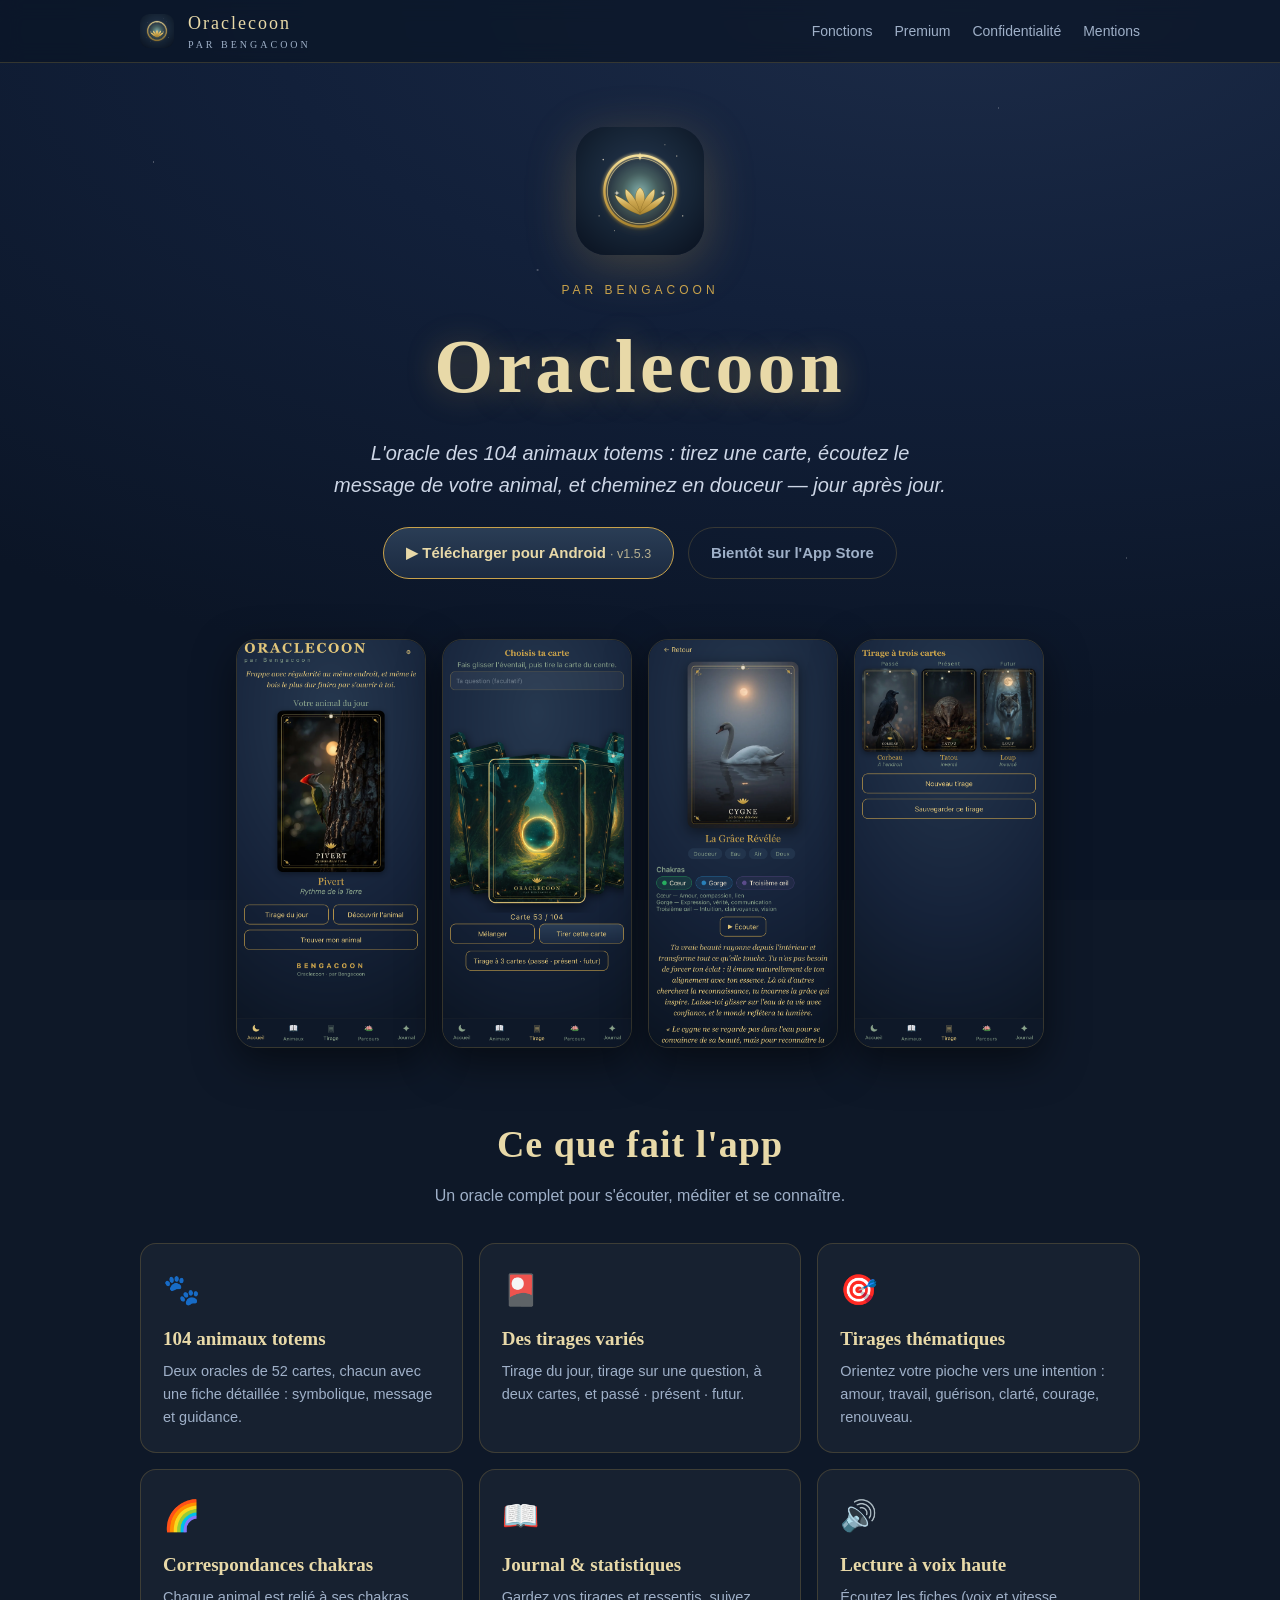
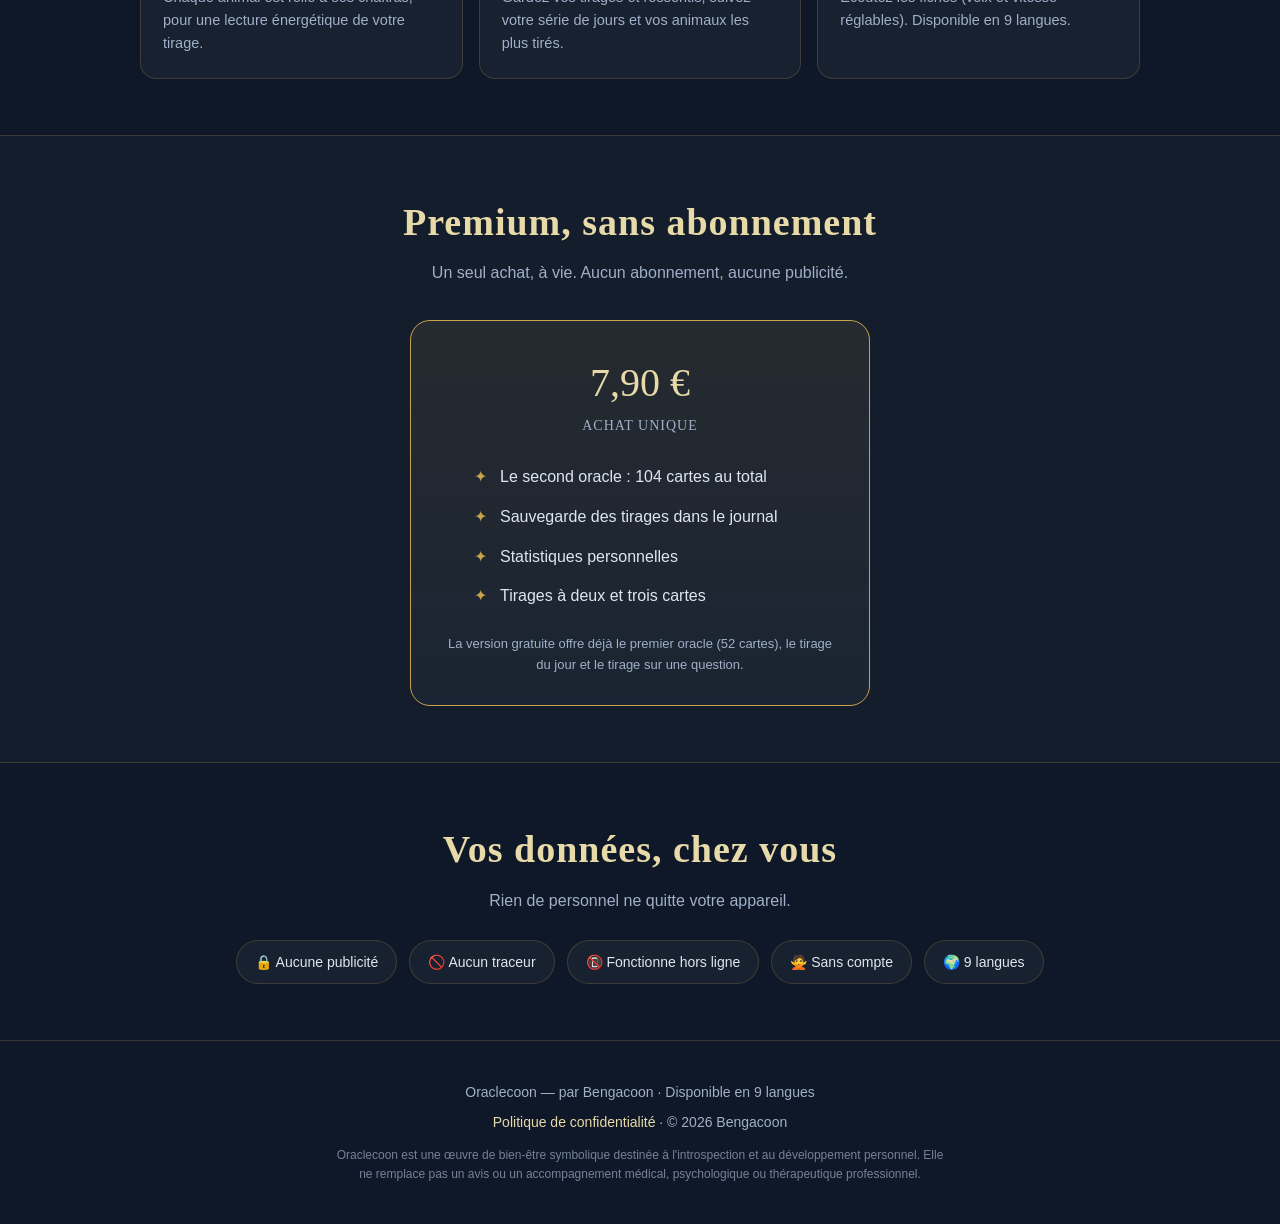
==== commit 4502bc57: "site : bouton télécharger → v1.5.3" ====
--- a/index.html
+++ b/index.html
@@ -121,7 +121,7 @@
   <h1>Oraclecoon</h1>
   <p class="tag">L'oracle des 104 animaux totems : tirez une carte, écoutez le message de votre animal, et cheminez en douceur — jour après jour.</p>
   <div class="cta">
-    <a class="btn primary" href="dl/Oraclecoon-1.5.0.apk">▶ Télécharger pour Android</a>
+    <a class="btn primary" href="dl/Oraclecoon-1.5.3.apk">▶ Télécharger pour Android <small style="opacity:.75;font-weight:400">· v1.5.3</small></a>
     <span class="btn ghost">Bientôt sur l'App Store</span>
   </div>
 </header>
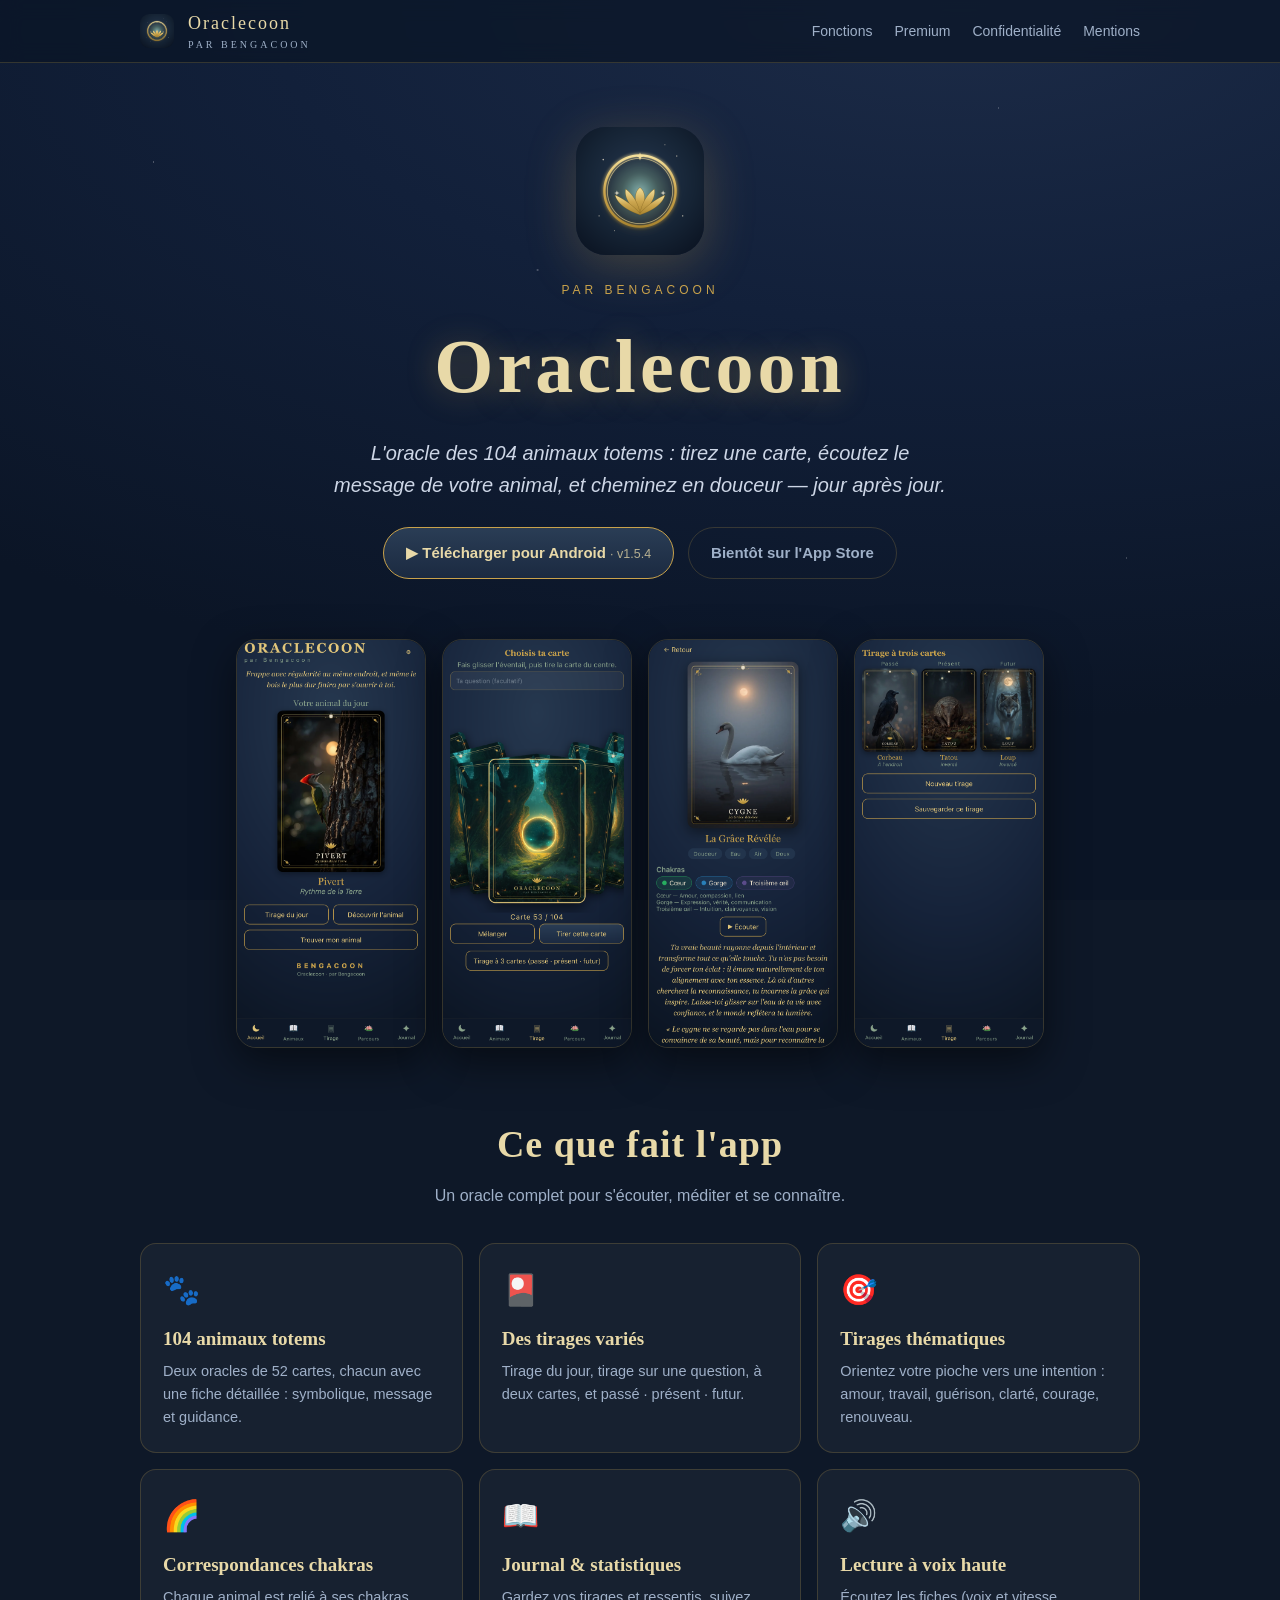
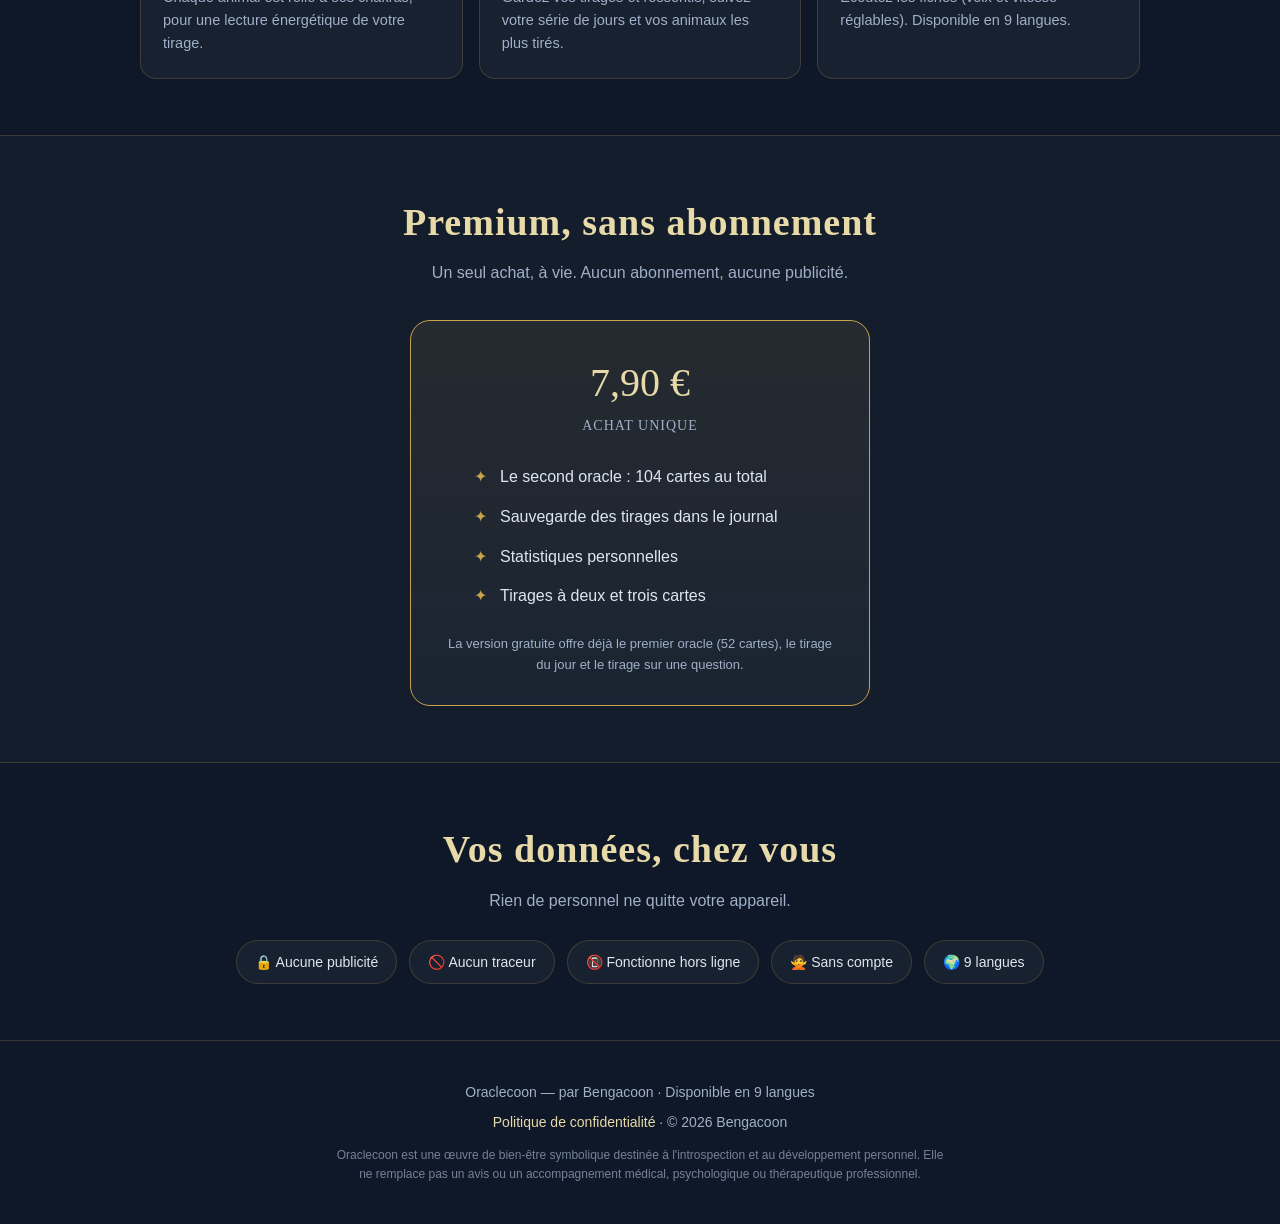
==== commit cc87f4f0: "1.5.4 : APK public + manifeste + bouton (fix affichage version, MAJ en place)" ====
--- a/index.html
+++ b/index.html
@@ -121,7 +121,7 @@
   <h1>Oraclecoon</h1>
   <p class="tag">L'oracle des 104 animaux totems : tirez une carte, écoutez le message de votre animal, et cheminez en douceur — jour après jour.</p>
   <div class="cta">
-    <a class="btn primary" href="dl/Oraclecoon-1.5.3.apk">▶ Télécharger pour Android <small style="opacity:.75;font-weight:400">· v1.5.3</small></a>
+    <a class="btn primary" href="dl/Oraclecoon-1.5.4.apk">▶ Télécharger pour Android <small style="opacity:.75;font-weight:400">· v1.5.4</small></a>
     <span class="btn ghost">Bientôt sur l'App Store</span>
   </div>
 </header>
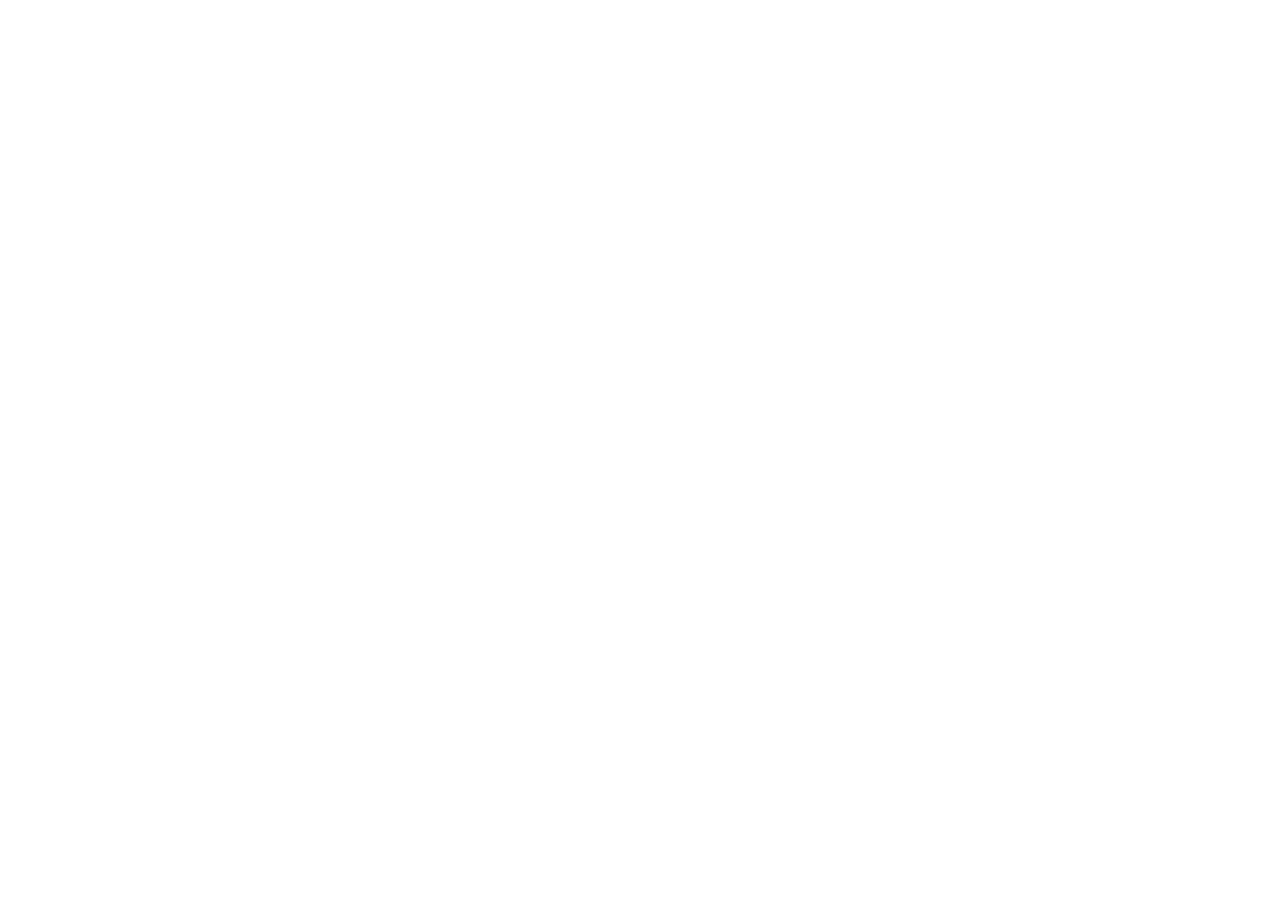
==== commit 88daef58: "Depot recentre sur les MAJ : retrait des 60 Mo de binaires (dl/, build web orphelin), site deplace v" ====
--- a/index.html
+++ b/index.html
@@ -1,189 +1,10 @@
 <!DOCTYPE html>
-<html lang="fr">
-<head>
-<meta charset="UTF-8" />
-<meta name="viewport" content="width=device-width, initial-scale=1.0" />
-<title>Oraclecoon — L'oracle des 104 animaux totems, par Bengacoon</title>
-<meta name="description" content="Oraclecoon : un oracle de 104 animaux totems pour l'introspection et le bien-être. Tirages, chakras, journal, 9 langues. Sans publicité, données sur votre appareil." />
-<meta property="og:title" content="Oraclecoon — L'oracle des 104 animaux totems" />
-<meta property="og:description" content="Un jeu d'oracle original de 104 animaux totems. Tirages, chakras, journal, 9 langues." />
-<meta property="og:image" content="https://jdviallat.github.io/oraclecoon/assets/feature-1024x500.png" />
-<link rel="icon" href="assets/icone-512.png" />
-<style>
-  :root {
-    --night: #0e1828;
-    --night-2: #14223a;
-    --panel: rgba(255,255,255,.04);
-    --gold: #c9a24b;
-    --gold-light: #e8d9a8;
-    --sage: #9fb0c8;
-    --line: rgba(201,162,75,.22);
-  }
-  * { margin: 0; padding: 0; box-sizing: border-box; }
-  html { scroll-behavior: smooth; }
-  body {
-    font-family: -apple-system, BlinkMacSystemFont, "Segoe UI", Roboto, sans-serif;
-    color: #e8eaf2; background: var(--night); line-height: 1.6;
-    background-image:
-      radial-gradient(1px 1px at 12% 18%, rgba(255,255,255,.5), transparent),
-      radial-gradient(1px 1px at 78% 12%, rgba(255,255,255,.4), transparent),
-      radial-gradient(1.5px 1.5px at 42% 30%, rgba(255,255,255,.35), transparent),
-      radial-gradient(1px 1px at 88% 62%, rgba(255,255,255,.4), transparent),
-      radial-gradient(1px 1px at 22% 72%, rgba(255,255,255,.35), transparent),
-      radial-gradient(120% 80% at 75% 0%, #1c2b47 0%, #12203a 45%, #0b1526 100%);
-    background-attachment: fixed;
-  }
-  .serif { font-family: Georgia, "Times New Roman", serif; }
-  h2 { font-family: Georgia, serif; color: var(--gold-light); font-size: clamp(26px, 4vw, 38px); text-align: center; letter-spacing: 1px; }
-  .sub { color: var(--sage); text-align: center; margin: 8px auto 0; max-width: 560px; }
-  .wrap { max-width: 1040px; margin: 0 auto; padding: 0 20px; }
-  a { color: inherit; text-decoration: none; }
-
-  /* NAV */
-  nav {
-    position: sticky; top: 0; z-index: 20; backdrop-filter: blur(10px);
-    background: rgba(11,21,38,.72); border-bottom: 1px solid var(--line);
-  }
-  nav .wrap { display: flex; align-items: center; gap: 14px; height: 62px; }
-  nav img { width: 34px; height: 34px; border-radius: 9px; }
-  nav .brand { font-family: Georgia, serif; color: var(--gold-light); font-size: 18px; letter-spacing: 2px; }
-  nav .brand small { display: block; font-size: 10px; letter-spacing: 3px; color: var(--sage); text-transform: uppercase; }
-  nav .links { margin-left: auto; display: flex; gap: 22px; font-size: 14px; color: var(--sage); }
-  nav .links a:hover { color: var(--gold-light); }
-  @media (max-width: 640px) { nav .links { display: none; } }
-
-  /* HERO */
-  header { text-align: center; padding: 64px 20px 34px; }
-  header .logo { width: 128px; height: 128px; border-radius: 30px; box-shadow: 0 10px 50px rgba(201,162,75,.28); }
-  header .par { color: var(--gold); letter-spacing: 4px; text-transform: uppercase; font-size: 12px; margin-top: 18px; }
-  header h1 { font-family: Georgia, serif; color: var(--gold-light); font-size: clamp(44px, 9vw, 76px); letter-spacing: 4px; margin: 6px 0 10px; text-shadow: 0 2px 30px rgba(201,162,75,.35); }
-  header p.tag { color: #cdd6e6; font-size: clamp(16px, 2.4vw, 20px); max-width: 620px; margin: 0 auto; font-style: italic; }
-  .cta { display: flex; gap: 14px; justify-content: center; flex-wrap: wrap; margin-top: 26px; }
-  .btn { padding: 13px 22px; border-radius: 999px; font-size: 15px; font-weight: 600; border: 1px solid var(--gold); }
-  .btn.primary { background: linear-gradient(180deg, #2a3d55, #1b2a41); color: var(--gold-light); }
-  .btn.primary:hover { background: linear-gradient(180deg, #35496a, #22344f); }
-  .btn.ghost { color: var(--sage); border-color: var(--line); }
-
-  /* SCREENS */
-  .shots { display: flex; gap: 16px; justify-content: center; flex-wrap: wrap; padding: 26px 20px 10px; }
-  .shots img { width: 190px; border-radius: 20px; border: 1px solid var(--line); box-shadow: 0 14px 40px rgba(0,0,0,.5); }
-  @media (max-width: 640px) { .shots img { width: 140px; } }
-
-  section { padding: 56px 0; }
-  section.alt { background: rgba(255,255,255,.02); border-top: 1px solid var(--line); border-bottom: 1px solid var(--line); }
-
-  /* FEATURES */
-  .grid { display: grid; grid-template-columns: repeat(3, 1fr); gap: 16px; margin-top: 34px; }
-  @media (max-width: 820px) { .grid { grid-template-columns: repeat(2, 1fr); } }
-  @media (max-width: 520px) { .grid { grid-template-columns: 1fr; } }
-  .card { background: var(--panel); border: 1px solid var(--line); border-radius: 16px; padding: 22px; }
-  .card .ico { font-size: 30px; }
-  .card h3 { font-family: Georgia, serif; color: var(--gold-light); font-size: 19px; margin: 10px 0 6px; }
-  .card p { color: var(--sage); font-size: 14.5px; }
-
-  /* PREMIUM */
-  .price-box { max-width: 460px; margin: 34px auto 0; background: linear-gradient(180deg, rgba(201,162,75,.10), rgba(255,255,255,.03)); border: 1px solid var(--gold); border-radius: 20px; padding: 30px; text-align: center; }
-  .price-box .amount { font-family: Georgia, serif; color: var(--gold-light); font-size: 40px; }
-  .price-box .amount small { display: block; font-size: 14px; color: var(--sage); letter-spacing: 1px; text-transform: uppercase; }
-  .price-box ul { list-style: none; text-align: left; margin: 20px auto 0; max-width: 340px; }
-  .price-box li { padding: 7px 0 7px 30px; position: relative; color: #dfe6f2; }
-  .price-box li::before { content: "✦"; position: absolute; left: 4px; color: var(--gold); }
-  .price-box .free { color: var(--sage); font-size: 13px; margin-top: 18px; }
-
-  /* PRIVACY */
-  .privacy { text-align: center; }
-  .privacy .badges { display: flex; gap: 12px; justify-content: center; flex-wrap: wrap; margin-top: 26px; }
-  .privacy .badge { background: var(--panel); border: 1px solid var(--line); border-radius: 999px; padding: 10px 18px; color: #dfe6f2; font-size: 14px; }
-
-  footer { text-align: center; padding: 40px 20px; border-top: 1px solid var(--line); color: var(--sage); font-size: 14px; }
-  footer a { color: var(--gold-light); }
-  footer .discl { font-size: 12px; opacity: .7; margin-top: 12px; max-width: 620px; margin-left: auto; margin-right: auto; }
-</style>
-</head>
-<body>
-
-<nav>
-  <div class="wrap">
-    <img src="assets/icone-512.png" alt="Oraclecoon" />
-    <div class="brand">Oraclecoon<small>par Bengacoon</small></div>
-    <div class="links">
-      <a href="#fonctions">Fonctions</a>
-      <a href="#premium">Premium</a>
-      <a href="#confidentialite">Confidentialité</a>
-      <a href="politique.html">Mentions</a>
-    </div>
-  </div>
-</nav>
-
-<header>
-  <img class="logo" src="assets/icone-512.png" alt="Oraclecoon" />
-  <div class="par">par Bengacoon</div>
-  <h1>Oraclecoon</h1>
-  <p class="tag">L'oracle des 104 animaux totems : tirez une carte, écoutez le message de votre animal, et cheminez en douceur — jour après jour.</p>
-  <div class="cta">
-    <a class="btn primary" href="dl/Oraclecoon-1.5.4.apk">▶ Télécharger pour Android <small style="opacity:.75;font-weight:400">· v1.5.4</small></a>
-    <span class="btn ghost">Bientôt sur l'App Store</span>
-  </div>
-</header>
-
-<div class="shots">
-  <img src="assets/capture-1.png" alt="Animal du jour" loading="lazy" />
-  <img src="assets/capture-2.png" alt="Tirage en éventail" loading="lazy" />
-  <img src="assets/capture-3.png" alt="Fiche animal et chakras" loading="lazy" />
-  <img src="assets/capture-4.png" alt="Tirage à trois cartes" loading="lazy" />
-</div>
-
-<section id="fonctions">
-  <div class="wrap">
-    <h2>Ce que fait l'app</h2>
-    <p class="sub">Un oracle complet pour s'écouter, méditer et se connaître.</p>
-    <div class="grid">
-      <div class="card"><div class="ico">🐾</div><h3>104 animaux totems</h3><p>Deux oracles de 52 cartes, chacun avec une fiche détaillée : symbolique, message et guidance.</p></div>
-      <div class="card"><div class="ico">🎴</div><h3>Des tirages variés</h3><p>Tirage du jour, tirage sur une question, à deux cartes, et passé · présent · futur.</p></div>
-      <div class="card"><div class="ico">🎯</div><h3>Tirages thématiques</h3><p>Orientez votre pioche vers une intention : amour, travail, guérison, clarté, courage, renouveau.</p></div>
-      <div class="card"><div class="ico">🌈</div><h3>Correspondances chakras</h3><p>Chaque animal est relié à ses chakras, pour une lecture énergétique de votre tirage.</p></div>
-      <div class="card"><div class="ico">📖</div><h3>Journal & statistiques</h3><p>Gardez vos tirages et ressentis, suivez votre série de jours et vos animaux les plus tirés.</p></div>
-      <div class="card"><div class="ico">🔊</div><h3>Lecture à voix haute</h3><p>Écoutez les fiches (voix et vitesse réglables). Disponible en 9 langues.</p></div>
-    </div>
-  </div>
-</section>
-
-<section id="premium" class="alt">
-  <div class="wrap">
-    <h2>Premium, sans abonnement</h2>
-    <p class="sub">Un seul achat, à vie. Aucun abonnement, aucune publicité.</p>
-    <div class="price-box">
-      <div class="amount">7,90 €<small>Achat unique</small></div>
-      <ul>
-        <li>Le second oracle : 104 cartes au total</li>
-        <li>Sauvegarde des tirages dans le journal</li>
-        <li>Statistiques personnelles</li>
-        <li>Tirages à deux et trois cartes</li>
-      </ul>
-      <p class="free">La version gratuite offre déjà le premier oracle (52 cartes), le tirage du jour et le tirage sur une question.</p>
-    </div>
-  </div>
-</section>
-
-<section id="confidentialite">
-  <div class="wrap privacy">
-    <h2>Vos données, chez vous</h2>
-    <p class="sub">Rien de personnel ne quitte votre appareil.</p>
-    <div class="badges">
-      <span class="badge">🔒 Aucune publicité</span>
-      <span class="badge">🚫 Aucun traceur</span>
-      <span class="badge">📵 Fonctionne hors ligne</span>
-      <span class="badge">🙅 Sans compte</span>
-      <span class="badge">🌍 9 langues</span>
-    </div>
-  </div>
-</section>
-
-<footer>
-  <div>Oraclecoon — par Bengacoon · Disponible en 9 langues</div>
-  <div style="margin-top:8px"><a href="politique.html">Politique de confidentialité</a> · © 2026 Bengacoon</div>
-  <p class="discl">Oraclecoon est une œuvre de bien-être symbolique destinée à l'introspection et au développement personnel. Elle ne remplace pas un avis ou un accompagnement médical, psychologique ou thérapeutique professionnel.</p>
-</footer>
-
-</body>
-</html>
+<html lang="fr"><head><meta charset="utf-8">
+<title>Oraclecoon — Site officiel</title>
+<link rel="canonical" href="https://jdviallat.github.io/oraclecoon-site/">
+<meta http-equiv="refresh" content="0; url=https://jdviallat.github.io/oraclecoon-site/">
+<style>body{font-family:-apple-system,BlinkMacSystemFont,"Segoe UI",Roboto,sans-serif;background:#0e1828;color:#e8eaf2;
+display:flex;align-items:center;justify-content:center;min-height:100vh;margin:0;text-align:center;line-height:1.6}
+a{color:#c9a24b}</style></head>
+<body><div><p>Oraclecoon a un nouveau site.</p><p><a href="https://jdviallat.github.io/oraclecoon-site/">https://jdviallat.github.io/oraclecoon-site/</a></p></div>
+<script>location.replace("https://jdviallat.github.io/oraclecoon-site/")</script></body></html>
